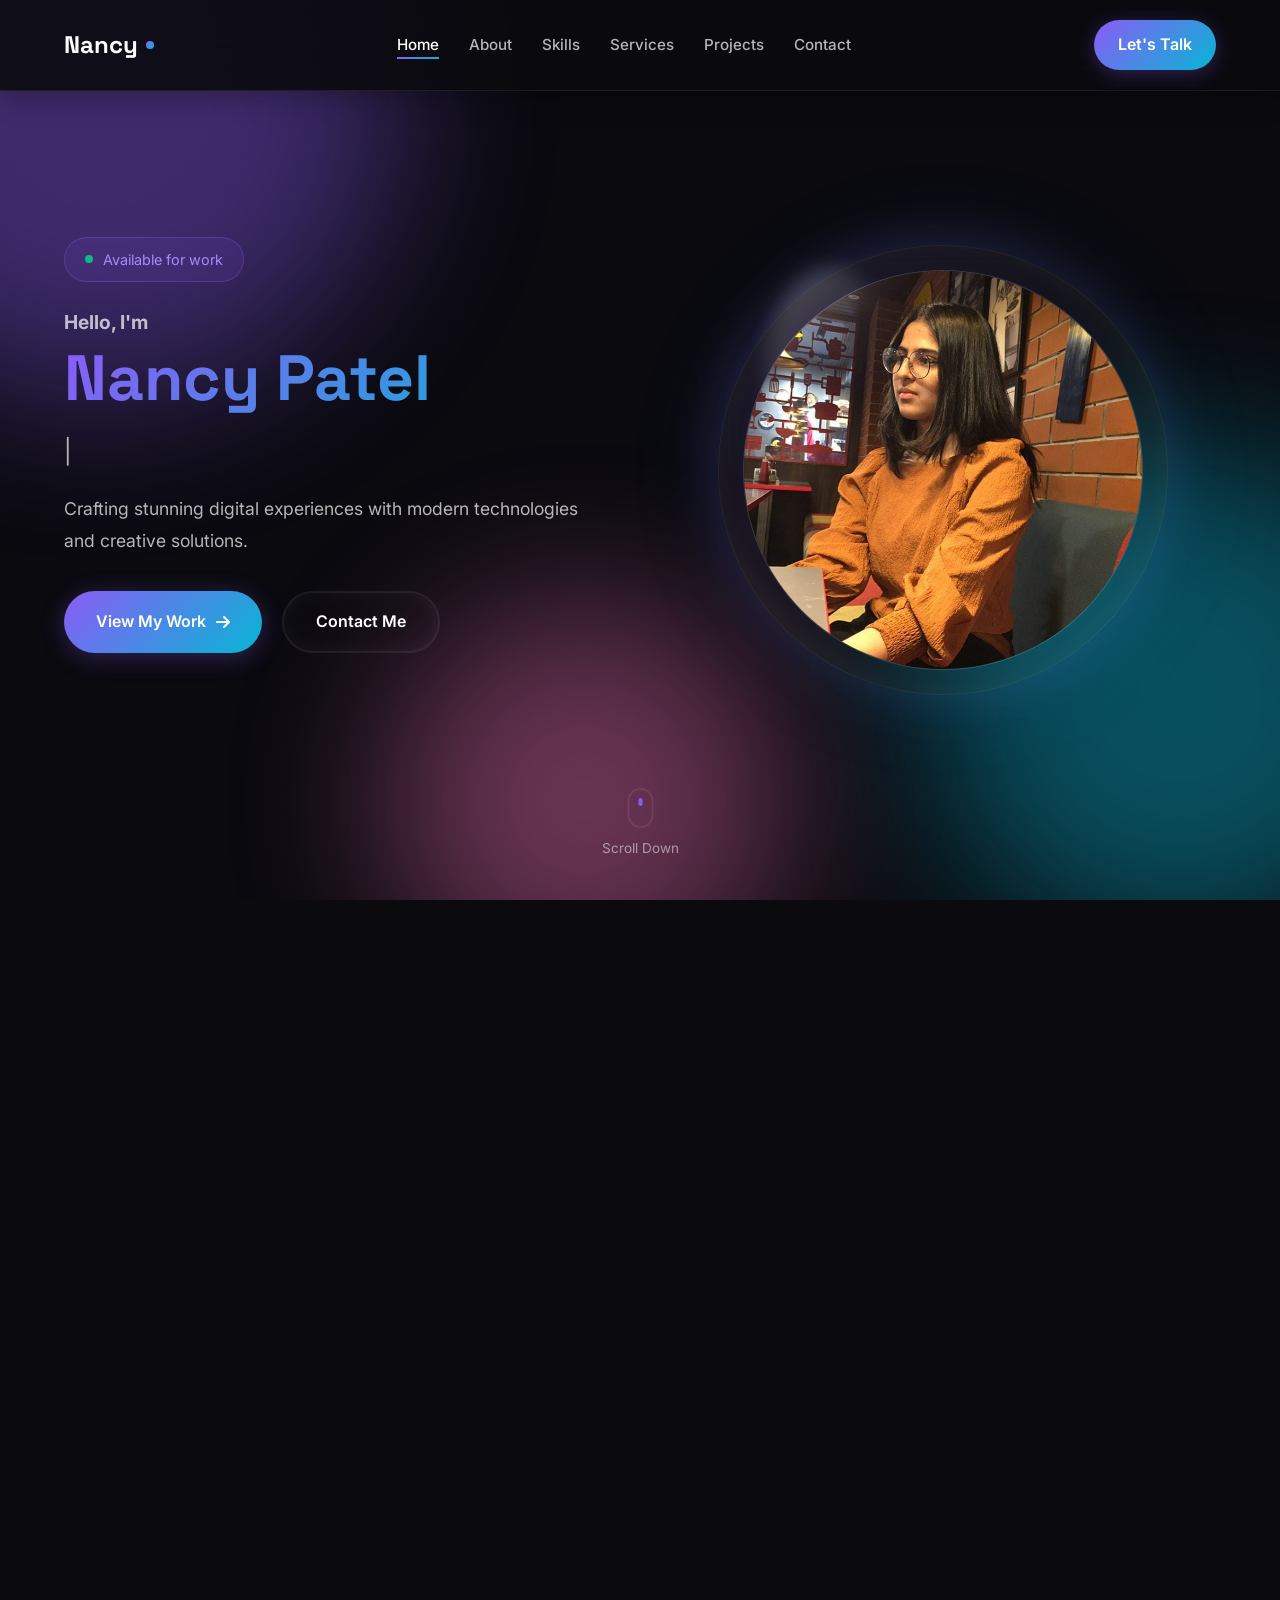
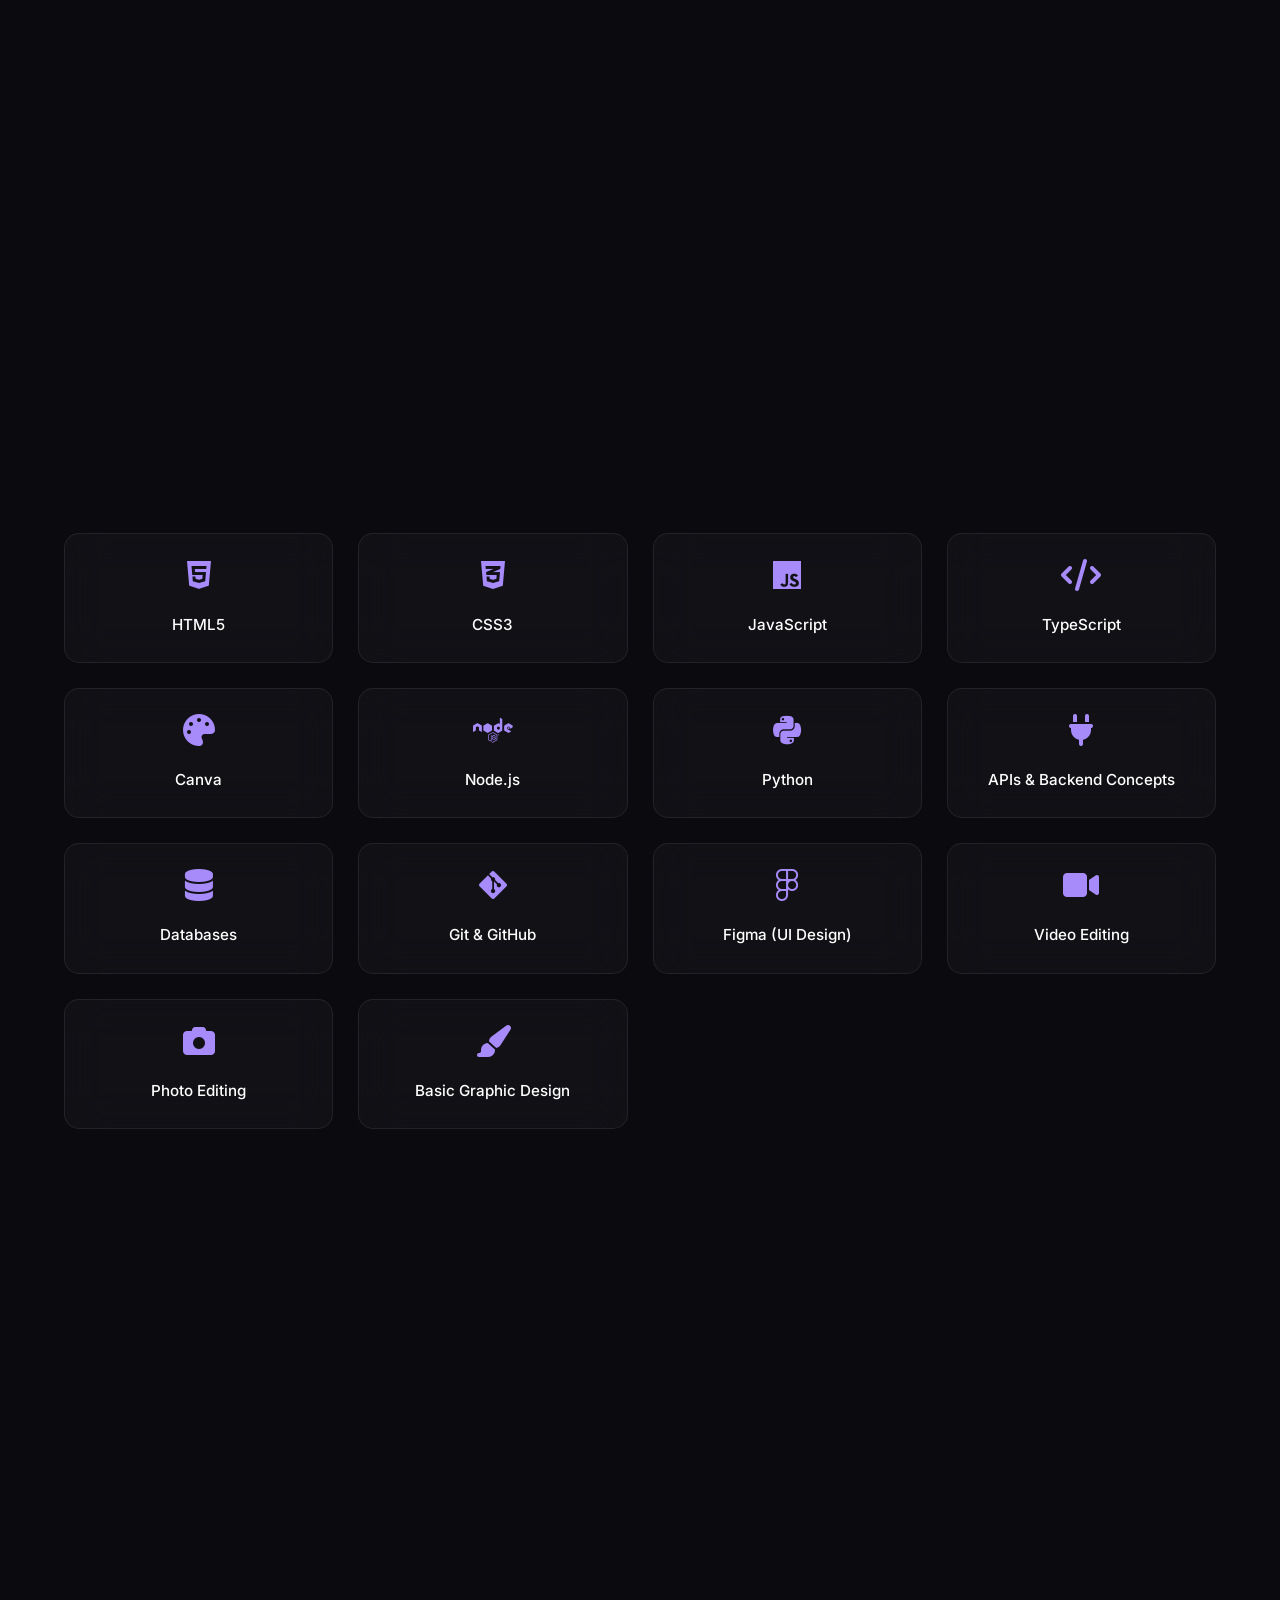
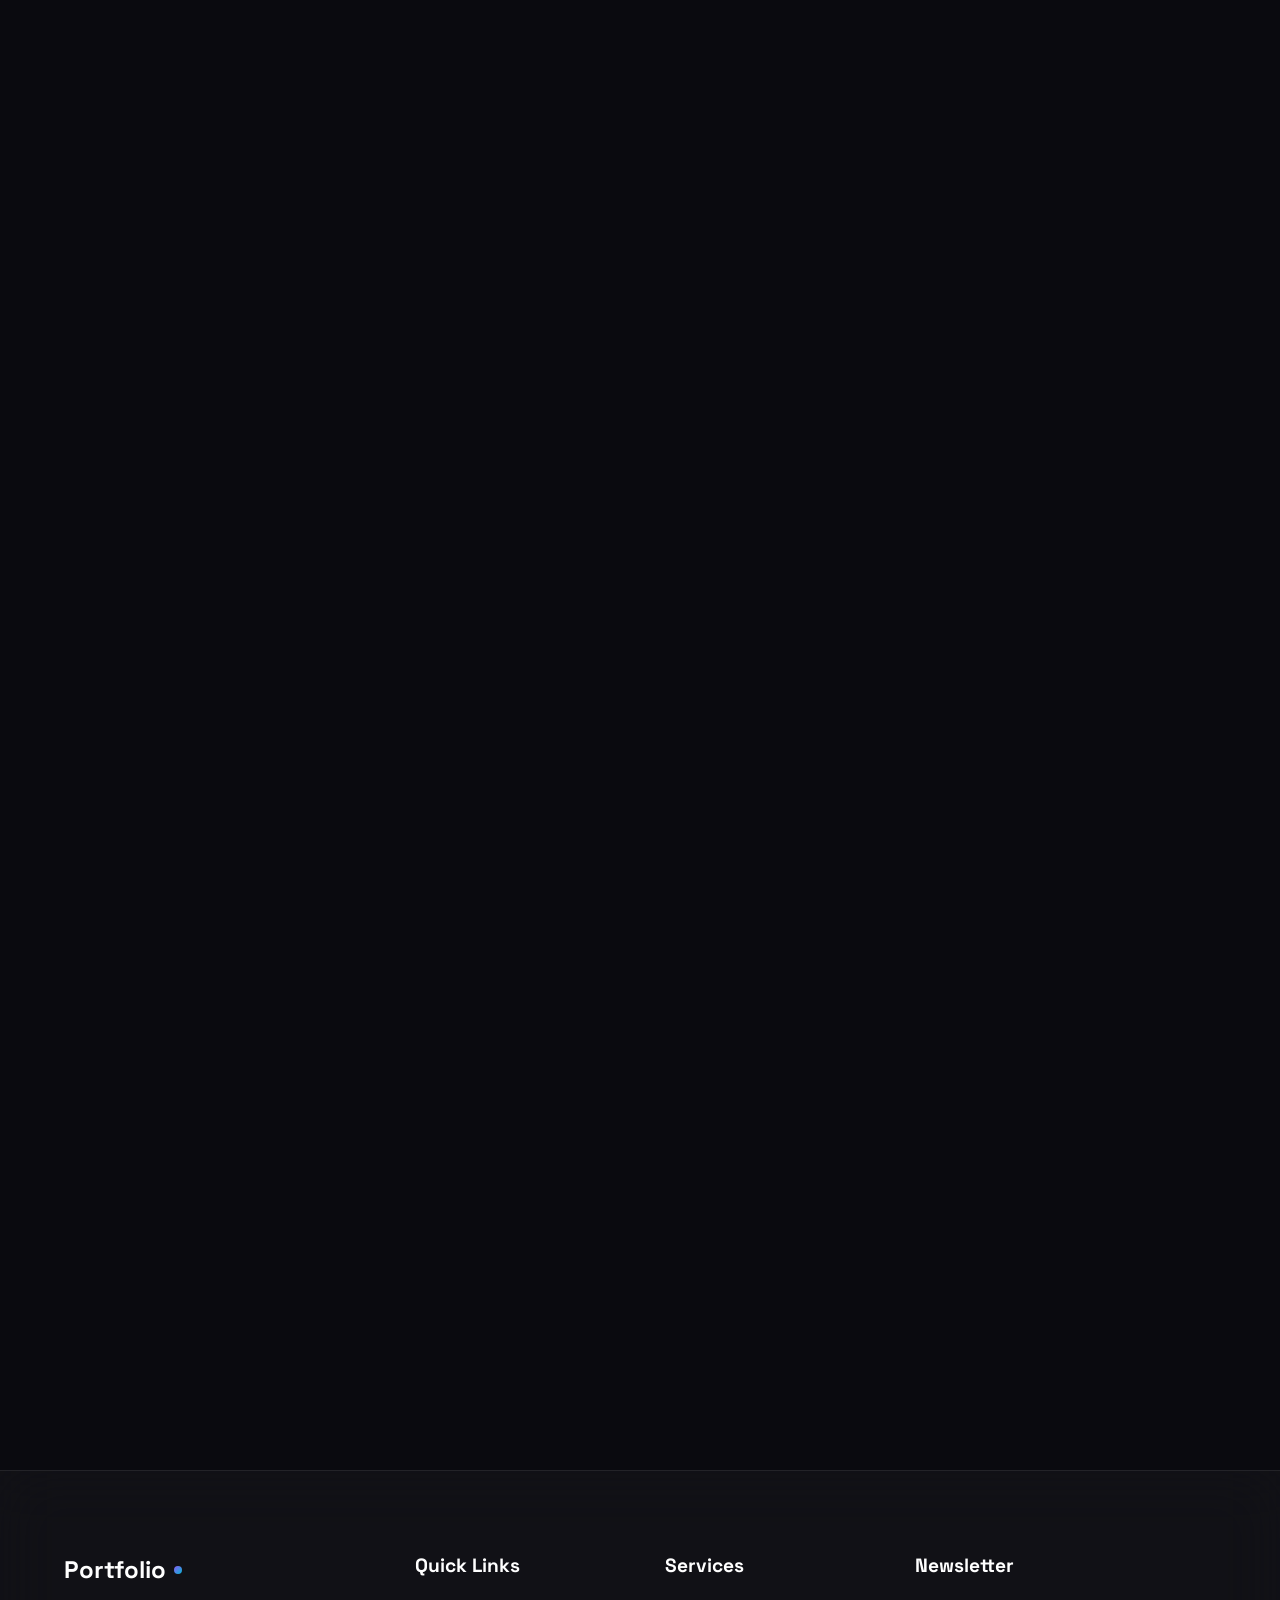
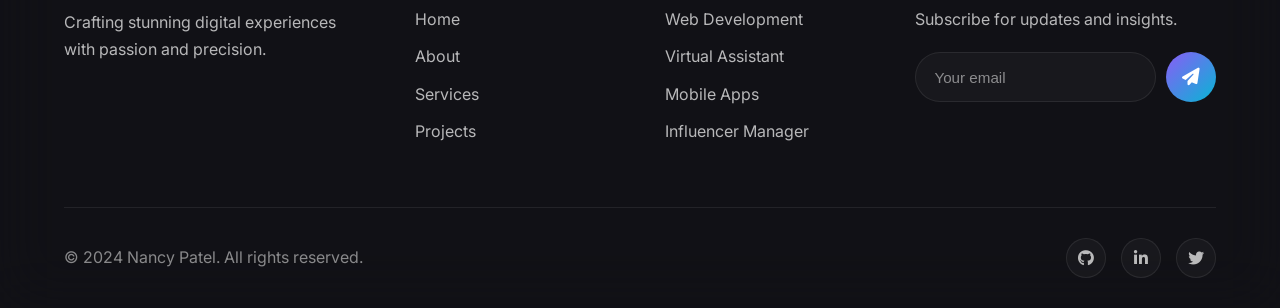
==== index.html @ d6bd27f3 "Initial commit Created from https://vercel.com/new" ====
<!DOCTYPE html>
<html lang="en">
<head>
    <meta charset="UTF-8">
    <meta name="viewport" content="width=device-width, initial-scale=1.0">
    <title>Portfolio - Glassmorphism Design</title>
    <link rel="stylesheet" href="styles.css">
    <link href="https://fonts.googleapis.com/css2?family=Inter:wght@300;400;500;600;700&family=Space+Grotesk:wght@400;500;600;700&display=swap" rel="stylesheet">
    <link rel="stylesheet" href="https://cdnjs.cloudflare.com/ajax/libs/font-awesome/6.4.0/css/all.min.css">
</head>
<body>
    <!-- Background Gradient Blobs -->
    <div class="bg-blobs">
        <div class="blob blob-1"></div>
        <div class="blob blob-2"></div>
        <div class="blob blob-3"></div>
    </div>

    <!-- Cursor Effect -->
    <div class="cursor-glow"></div>

    <!-- Navigation -->
    <nav class="glass-nav">
        <div class="nav-container">
            <a href="#home" class="logo">
                <span class="logo-text">Nancy</span>
                <span class="logo-dot"></span>
            </a>
            <ul class="nav-links">
                <li><a href="#home" class="nav-link active">Home</a></li>
                <li><a href="#about" class="nav-link">About</a></li>
                <li><a href="#skills" class="nav-link">Skills</a></li>
                <li><a href="#services" class="nav-link">Services</a></li>
                <li><a href="#portfolio" class="nav-link">Projects</a></li>
                <li><a href="#contact" class="nav-link">Contact</a></li>
            </ul>
            <a href="#contact" class="nav-cta">Let's Talk</a>
            <button class="mobile-menu-btn">
                <span></span>
                <span></span>
                <span></span>
            </button>
        </div>
    </nav>

    <!-- Mobile Menu -->
    <div class="mobile-menu">
        <ul class="mobile-nav-links">
            <li><a href="#home">Home</a></li>
            <li><a href="#about">About</a></li>
            <li><a href="#skills">Skills</a></li>
            <li><a href="#services">Services</a></li>
            <li><a href="#portfolio">Projects</a></li>
            <li><a href="#contact">Contact</a></li>
        </ul>
    </div>

    <!-- Hero Section -->
    <section id="home" class="hero">
        <div class="hero-container">
            <div class="hero-content">
                <div class="hero-badge fade-in">
                    <span class="badge-dot"></span>
                    <span>Available for work</span>
                </div>
                <h1 class="hero-title slide-up">
                    <span class="greeting">Hello, I'm</span>
                    <span class="name">Nancy Patel</span>
                </h1>
                <p class="hero-subtitle fade-in">
                    <span class="typing-text"></span>
                    <span class="cursor-blink">|</span>
                </p>
                <p class="hero-description fade-in">
                    Crafting stunning digital experiences with modern technologies and creative solutions.
                </p>
                <div class="hero-buttons fade-in">
                    <a href="#portfolio" class="btn btn-primary">
                        <span>View My Work</span>
                        <i class="fas fa-arrow-right"></i>
                    </a>
                    <a href="#contact" class="btn btn-secondary">
                        <span>Contact Me</span>
                    </a>
                </div>
            </div>
            <div class="hero-image">
                <div class="glass-frame float">
                    <div class="frame-shine"></div>
                    <div class="profile-placeholder">
                        <img src="nenu-p.jpeg" alt="Nancy Patel" class="profile-photo">
                    </div>
                    <div class="frame-glow"></div>
                </div>
            </div>
        </div>
        <div class="scroll-indicator">
            <div class="mouse">
                <div class="wheel"></div>
            </div>
            <span>Scroll Down</span>
        </div>
    </section>

    <!-- About Section -->
    <section id="about" class="about">
        <div class="section-container">
            <div class="section-header scroll-reveal">
                <span class="section-tag">About Me</span>
                <h2 class="section-title">Passionate About Creating <span class="highlight">Amazing Experiences</span></h2>
            </div>
            <div class="about-content">
                <div class="about-image scroll-reveal-left">
                    <div class="glass-card about-card">
                        <div class="about-image-placeholder">
                            <img src="nenu-p.jpeg" alt="Nancy Patel" class="about-photo">
                        </div>
                        <div class="card-shine"></div>
                    </div>
                </div>
                <div class="about-text scroll-reveal">
                    <h3>Who I Am</h3>
                    <p>I’m a software engineering student with a strong interest in building and supporting digital solutions across multiple areas. I enjoy working on both technical and non-technical tasks, from basic development and tools to everyday digital support.</p>
                    <p>I believe in continuous learning, problem-solving, and improving my skills through hands-on projects and real-world experience.</p>
                    <div class="about-info">
                        <div class="info-item">
                            <span class="info-label">Name:</span>
                            <span class="info-value">Nancy Patel</span>
                        </div>
                        <div class="info-item">
                            <span class="info-label">Email:</span>
                            <span class="info-value">patelnancyj@gmail.com</span>
                        </div>
                        <div class="info-item">
                            <span class="info-label">Location:</span>
                            <span class="info-value">India</span>
                        </div>
                        <div class="info-item">
                            <span class="info-label">Availability:</span>
                            <span class="info-value status-available">Open to work</span>
                        </div>
                    </div>
                    <a href="nancy-resume.pdf" target="_blank" class="btn btn-primary">
                        <span>Download CV</span>
                        <i class="fas fa-download"></i>
                    </a>
                </div>
            </div>
        </div>
    </section>

    <!-- Skills Section -->
    <section id="skills" class="skills">
        <div class="section-container">
            <div class="section-header scroll-reveal">
                <span class="section-tag">My Skills</span>
                <h2 class="section-title">Technologies I <span class="highlight">Work With</span></h2>
            </div>
            <div class="skills-grid">
                <div class="skill-badge float">
                    <i class="fab fa-html5"></i>
                    <span>HTML5</span>
                </div>
                <div class="skill-badge float">
                    <i class="fab fa-css3-alt"></i>
                    <span>CSS3</span>
                </div>
                <div class="skill-badge float">
                    <i class="fab fa-js"></i>
                    <span>JavaScript</span>
                </div>
                <div class="skill-badge float">
                    <i class="fas fa-code"></i>
                    <span>TypeScript</span>
                </div>
                <div class="skill-badge float">
                    <i class="fas fa-palette"></i>
                    <span>Canva</span>
                </div>
                <div class="skill-badge float">
                    <i class="fab fa-node"></i>
                    <span>Node.js</span>
                </div>
                <div class="skill-badge float">
                    <i class="fab fa-python"></i>
                    <span>Python</span>
                </div>
                <div class="skill-badge float">
                    <i class="fas fa-plug"></i>
                    <span>APIs & Backend Concepts</span>
                </div>
                <div class="skill-badge float">
                    <i class="fas fa-database"></i>
                    <span>Databases</span>
                </div>
                <div class="skill-badge float">
                    <i class="fab fa-git-alt"></i>
                    <span>Git & GitHub</span>
                </div>
                <div class="skill-badge float">
                    <i class="fab fa-figma"></i>
                    <span>Figma (UI Design)</span>
                </div>
                <div class="skill-badge float">
                    <i class="fas fa-video"></i>
                    <span>Video Editing</span>
                </div>
                <div class="skill-badge float">
                    <i class="fas fa-camera"></i>
                    <span>Photo Editing</span>
                </div>
                <div class="skill-badge float">
                    <i class="fas fa-paint-brush"></i>
                    <span>Basic Graphic Design</span>
                </div>
            </div>
        </div>
    </section>

    <!-- Services Section -->
    <section id="services" class="services">
        <div class="section-container">
            <div class="section-header scroll-reveal">
                <span class="section-tag">Services</span>
                <h2 class="section-title">What I Can <span class="highlight">Do For You</span></h2>
            </div>
            <div class="services-grid">
                <div class="service-card scroll-reveal">
                    <div class="service-icon">
                        <i class="fas fa-code"></i>
                    </div>
                    <h3>Web Development</h3>
                    <p>Building modern, responsive websites and web applications using the latest technologies and best practices.</p>
                    <ul class="service-features">
                        <li><i class="fas fa-check"></i> Custom Web Applications</li>
                        <li><i class="fas fa-check"></i> E-commerce Solutions</li>
                        <li><i class="fas fa-check"></i> CMS Development</li>
                    </ul>
                </div>
                <div class="service-card scroll-reveal">
                    <div class="service-icon">
                        <i class="fas fa-mobile-alt"></i>
                    </div>
                    <h3>Mobile Apps</h3>
                    <p>Developing cross-platform mobile applications that work seamlessly across all devices.</p>
                    <ul class="service-features">
                        <li><i class="fas fa-check"></i> React Native</li>
                        <li><i class="fas fa-check"></i> Progressive Web Apps</li>
                        <li><i class="fas fa-check"></i> App Optimization</li>
                    </ul>
                </div>
                <div class="service-card scroll-reveal">
                    <div class="service-icon">
                        <i class="fas fa-palette"></i>
                    </div>
                    <h3>Virtual Assistant
                    </h3>
                    <p>Supporting creators and small businesses with organized, reliable assistance.</p>
                    <ul class="service-features">
                        <li><i class="fas fa-check"></i> Email & DM management</li>
                        <li><i class="fas fa-check"></i> Scheduling & follow-ups</li>
                        <li><i class="fas fa-check"></i> Content uploads & basic edits</li>
                    </ul>
                </div>
                
                <div class="service-card scroll-reveal">
                    <div class="service-icon">
                        <i class="fas fa-video"></i>
                    </div>
                    <h3>Photo & Video Editing</h3>
                    <p>Professional photo and video editing services to enhance your visual content.</p>
                    <ul class="service-features">
                        <li><i class="fas fa-check"></i> Photo Retouching</li>
                        <li><i class="fas fa-check"></i> Video Editing</li>
                        <li><i class="fas fa-check"></i> Color Correction</li>
                    </ul>
                </div>
            </div>
        </div>
    </section>

    <!-- Portfolio Section -->
    <section id="portfolio" class="portfolio">
        <div class="section-container">
            <div class="section-header scroll-reveal">
                <span class="section-tag">My Work</span>
                <h2 class="section-title">Recent <span class="highlight">Projects</span></h2>
            </div>
            <div class="portfolio-grid">
                <div class="portfolio-item scroll-reveal" data-category="web">
                    <div class="portfolio-card">
                        <div class="portfolio-image">
                            <div class="image-placeholder">
                                <i class="fas fa-shopping-cart"></i>
                            </div>
                            <div class="portfolio-overlay">
                                <a href="https://e-commerce-website-eosin-ten.vercel.app/" class="portfolio-link">
                                    <i class="fas fa-external-link-alt"></i>
                                </a>
                                <a href="https://github.com/nancyp3157/E-commerce-Website" class="portfolio-link">
                                    <i class="fab fa-github"></i>
                                </a>
                            </div>
                        </div>
                        <div class="portfolio-info">
                            <span class="portfolio-category">E-commerce</span>
                            <h4>E-commerce Website</h4>
                            <p>A full-featured e-commerce platform with secure payments.</p>
                        </div>
                    </div>
                </div>
                <div class="portfolio-item scroll-reveal" data-category="web">
                    <div class="portfolio-card">
                        <div class="portfolio-image">
                            <div class="image-placeholder">
                                <i class="fas fa-chart-line"></i>
                            </div>
                            <div class="portfolio-overlay">
                                <a href="https://sevasahayakclone.vercel.app/" class="portfolio-link">
                                    <i class="fas fa-external-link-alt"></i>
                                </a>
                                <a href="https://github.com/nancyp3157/sevasahayakclone" class="portfolio-link">
                                    <i class="fab fa-github"></i>
                                </a>
                            </div>
                        </div>
                        <div class="portfolio-info">
                            <span class="portfolio-category">Dashboard</span>
                            <h4>AI Welfare Scheme Assistant</h4>
                            <p>Real-time analytics dashboard for government welfare schemes.</p>
                        </div>
                    </div>
                </div>
                <div class="portfolio-item scroll-reveal" data-category="mobile">
                    <div class="portfolio-card">
                        <div class="portfolio-image">
                            <div class="image-placeholder">
                                <i class="fas fa-heartbeat"></i>
                            </div>
                            <div class="portfolio-overlay">
                                <a href="#" class="portfolio-link">
                                    <i class="fas fa-external-link-alt"></i>
                                </a>
                                <a href="#" class="portfolio-link">
                                    <i class="fab fa-github"></i>
                                </a>
                            </div>
                        </div>
                        <div class="portfolio-info">
                            <span class="portfolio-category">Health App</span>
                            <h4>FitTrack</h4>
                            <p>Fitness tracking app with workout plans and progress monitoring.</p>
                        </div>
                    </div>
                </div>
                <div class="portfolio-item scroll-reveal" data-category="mobile">
                    <div class="portfolio-card">
                        <div class="portfolio-image">
                            <div class="image-placeholder">
                                <i class="fas fa-home"></i>
                            </div>
                            <div class="portfolio-overlay">
                                <a href="#" class="portfolio-link">
                                    <i class="fas fa-external-link-alt"></i>
                                </a>
                                <a href="#" class="portfolio-link">
                                    <i class="fab fa-github"></i>
                                </a>
                            </div>
                        </div>
                        <div class="portfolio-info">
                            <span class="portfolio-category">Game</span>
                            <h4>Tic Tac Toe Game</h4>
                            <p>Web based Game with score tracking and win detection.</p>
                        </div>
                    </div>
                </div>
            </div>
        </div>
    </section>

    <!-- Contact Section -->
    <section id="contact" class="contact">
        <div class="section-container">
            <div class="section-header scroll-reveal">
                <span class="section-tag">Get In Touch</span>
                <h2 class="section-title">Let's <span class="highlight">Connect</span></h2>
            </div>
            <div class="contact-content">
                <div class="contact-info scroll-reveal-left">
                    <h3>Let's talk about your project</h3>
                    <p>I'm always open to discussing new projects, creative ideas, or opportunities to be part of your vision.</p>
                    <div class="contact-details">
                        <div class="contact-item">
                            <div class="contact-icon">
                                <i class="fas fa-envelope"></i>
                            </div>
                            <div class="contact-text">
                                <span class="contact-label">Email</span>
                                <span class="contact-value">patelnancyj@gmail.com</span>
                            </div>
                        </div>
                        <div class="contact-item">
                            <div class="contact-icon">
                                <i class="fas fa-phone"></i>
                            </div>
                            <div class="contact-text">
                                <span class="contact-label">Phone</span>
                                <span class="contact-value">+91 73835 88231</span>
                            </div>
                        </div>
                        <div class="contact-item">
                            <div class="contact-icon">
                                <i class="fas fa-map-marker-alt"></i>
                            </div>
                            <div class="contact-text">
                                <span class="contact-label">Location</span>
                                <span class="contact-value">India</span>
                            </div>
                        </div>
                    </div>
                    <div class="social-links">
                        <a href="https://github.com/nancyp3157" class="social-link">
                            <i class="fab fa-github"></i>
                        </a>
                        <a href="https://www.linkedin.com/in/nancyp3157/" class="social-link">
                            <i class="fab fa-linkedin-in"></i>
                        </a>
                        <a href="https://www.instagram.com/aelysian_.7" class="social-link">
                            <i class="fab fa-instagram"></i>
                        </a>
                    </div>
                </div>
                <div class="contact-form-wrapper scroll-reveal">
                    <form class="glass-form" id="contactForm">
                        <div class="form-group">
                            <label for="name">Your Name</label>
                            <input type="text" id="name" name="name" placeholder="John Doe" required>
                        </div>
                        <div class="form-group">
                            <label for="email">Email Address</label>
                            <input type="email" id="email" name="email" placeholder="john@example.com" required>
                        </div>
                        <div class="form-group">
                            <label for="subject">Subject</label>
                            <input type="text" id="subject" name="subject" placeholder="Project Inquiry" required>
                        </div>
                        <div class="form-group">
                            <label for="message">Message</label>
                            <textarea id="message" name="message" placeholder="Tell me about your project..." rows="5" required></textarea>
                        </div>
                        <button type="submit" class="btn btn-primary submit-btn">
                            <span>Send Message</span>
                            <i class="fas fa-paper-plane"></i>
                        </button>
                    </form>
                </div>
            </div>
        </div>
    </section>

    <!-- Footer -->
    <footer class="glass-footer">
        <div class="footer-container">
            <div class="footer-content">
                <div class="footer-brand">
                    <a href="#home" class="logo">
                        <span class="logo-text">Portfolio</span>
                        <span class="logo-dot"></span>
                    </a>
                    <p>Crafting stunning digital experiences with passion and precision.</p>
                </div>
                <div class="footer-links">
                    <h4>Quick Links</h4>
                    <ul>
                        <li><a href="#home">Home</a></li>
                        <li><a href="#about">About</a></li>
                        <li><a href="#services">Services</a></li>
                        <li><a href="#portfolio">Projects</a></li>
                    </ul>
                </div>
                <div class="footer-links">
                    <h4>Services</h4>
                    <ul>
                        <li><a href="#services">Web Development</a></li>
                        <li><a href="#services">Virtual Assistant</a></li>
                        <li><a href="#services">Mobile Apps</a></li>
                        <li><a href="#services">Influencer Manager</a></li>
                    </ul>
                </div>
                <div class="footer-newsletter">
                    <h4>Newsletter</h4>
                    <p>Subscribe for updates and insights.</p>
                    <form class="newsletter-form">
                        <input type="email" placeholder="Your email">
                        <button type="submit">
                            <i class="fas fa-paper-plane"></i>
                        </button>
                    </form>
                </div>
            </div>
            <div class="footer-bottom">
                <p>&copy; 2024 Nancy Patel. All rights reserved.</p>
                <div class="footer-social">
                    <a href="#"><i class="fab fa-github"></i></a>
                    <a href="#"><i class="fab fa-linkedin-in"></i></a>
                    <a href="#"><i class="fab fa-twitter"></i></a>
                </div>
            </div>
        </div>
    </footer>

    <script src="script.js"></script>
</body>
</html>
---- styles.css ----
/* ============================================
   Glassmorphism Portfolio - Styles
   ============================================ */

/* CSS Variables */
:root {
    --bg-primary: #0a0a0f;
    --bg-secondary: #12121a;
    --bg-card: rgba(255, 255, 255, 0.03);
    --bg-card-hover: rgba(255, 255, 255, 0.06);
    --glass-border: rgba(255, 255, 255, 0.08);
    --glass-border-hover: rgba(255, 255, 255, 0.15);
    --primary-color: #8b5cf6;
    --primary-light: #a78bfa;
    --secondary-color: #06b6d4;
    --accent-color: #f472b6;
    --text-primary: #ffffff;
    --text-secondary: rgba(255, 255, 255, 0.7);
    --text-muted: rgba(255, 255, 255, 0.5);
    --gradient-1: linear-gradient(135deg, #8b5cf6 0%, #06b6d4 100%);
    --gradient-2: linear-gradient(135deg, #f472b6 0%, #8b5cf6 100%);
    --gradient-3: linear-gradient(135deg, #06b6d4 0%, #8b5cf6 100%);
    --glass-blur: 20px;
    --glass-shadow: 0 8px 32px 0 rgba(0, 0, 0, 0.4);
    --transition-fast: 0.2s ease;
    --transition-normal: 0.3s ease;
    --transition-slow: 0.5s ease;
    --font-primary: 'Inter', sans-serif;
    --font-display: 'Space Grotesk', sans-serif;
}

/* Reset & Base */
*, *::before, *::after {
    margin: 0;
    padding: 0;
    box-sizing: border-box;
}

html {
    scroll-behavior: smooth;
    font-size: 16px;
}

body {
    font-family: var(--font-primary);
    background: var(--bg-primary);
    color: var(--text-primary);
    line-height: 1.6;
    overflow-x: hidden;
}

/* Background Gradient Blobs */
.bg-blobs {
    position: fixed;
    top: 0;
    left: 0;
    width: 100%;
    height: 100%;
    pointer-events: none;
    z-index: -1;
    overflow: hidden;
}

.blob {
    position: absolute;
    border-radius: 50%;
    filter: blur(80px);
    opacity: 0.4;
    animation: float 20s infinite ease-in-out;
}

.blob-1 {
    width: 600px;
    height: 600px;
    background: var(--primary-color);
    top: -200px;
    left: -200px;
    animation-delay: 0s;
}

.blob-2 {
    width: 500px;
    height: 500px;
    background: var(--secondary-color);
    top: 50%;
    right: -150px;
    animation-delay: -5s;
}

.blob-3 {
    width: 400px;
    height: 400px;
    background: var(--accent-color);
    bottom: -100px;
    left: 30%;
    animation-delay: -10s;
}

@keyframes float {
    0%, 100% {
        transform: translate(0, 0) scale(1);
    }
    25% {
        transform: translate(50px, 50px) scale(1.1);
    }
    50% {
        transform: translate(0, 100px) scale(1);
    }
    75% {
        transform:(-50px, 50px) scale(0.9);
    }
}

/* Cursor Glow Effect */
.cursor-glow {
    position: fixed;
    width: 400px;
    height: 400px;
    background: radial-gradient(circle, rgba(139, 92, 246, 0.15) 0%, transparent 70%);
    border-radius: 50%;
    pointer-events: none;
    z-index: 9999;
    transform: translate(-50%, -50%);
    transition: opacity 0.3s ease;
    opacity: 0;
}

body:hover .cursor-glow {
    opacity: 1;
}

/* Glass Mixin */
.glass {
    background: var(--bg-card);
    backdrop-filter: blur(var(--glass-blur));
    -webkit-backdrop-filter: blur(var(--glass-blur));
    border: 1px solid var(--glass-border);
    border-radius: 20px;
}

/* Navigation */
.glass-nav {
    position: fixed;
    top: 0;
    left: 0;
    width: 100%;
    z-index: 1000;
    padding: 20px 5%;
    background: rgba(10, 10, 15, 0.9);
    backdrop-filter: blur(30px);
    -webkit-backdrop-filter: blur(30px);
    border-bottom: 1px solid var(--glass-border);
    box-shadow: 0 4px 30px rgba(0, 0, 0, 0.3);
    transition: all 0.3s ease;
    border-radius: 0;
}

.nav-container {
    display: flex;
    align-items: center;
    justify-content: space-between;
    max-width: 1400px;
    margin: 0 auto;
}

.glass-nav.scrolled {
    padding: 15px 5%;
    background: rgba(10, 10, 15, 0.95);
}

.nav-container {
    display: flex;
    align-items: center;
    justify-content: space-between;
    gap: 40px;
}

.logo {
    display: flex;
    align-items: center;
    gap: 8px;
    text-decoration: none;
}

.logo-text {
    font-family: var(--font-display);
    font-size: 1.5rem;
    font-weight: 700;
    color: var(--text-primary);
}

.logo-dot {
    width: 8px;
    height: 8px;
    background: var(--gradient-1);
    border-radius: 50%;
    animation: pulse 2s infinite;
}

@keyframes pulse {
    0%, 100% {
        transform: scale(1);
        opacity: 1;
    }
    50% {
        transform: scale(1.2);
        opacity: 0.8;
    }
}

.nav-links {
    display: flex;
    list-style: none;
    gap: 30px;
}

.nav-link {
    position: relative;
    color: var(--text-secondary);
    text-decoration: none;
    font-weight: 500;
    font-size: 0.95rem;
    transition: color var(--transition-fast);
}

.nav-link::after {
    content: '';
    position: absolute;
    bottom: -5px;
    left: 0;
    width: 0;
    height: 2px;
    background: var(--gradient-1);
    transition: width var(--transition-normal);
}

.nav-link:hover, .nav-link.active {
    color: var(--text-primary);
}

.nav-link:hover::after, .nav-link.active::after {
    width: 100%;
}

.nav-cta {
    padding: 12px 24px;
    background: var(--gradient-1);
    color: white;
    text-decoration: none;
    font-weight: 600;
    border-radius: 50px;
    transition: all var(--transition-normal);
    box-shadow: 0 4px 20px rgba(139, 92, 246, 0.3);
}

.nav-cta:hover {
    transform: translateY(-2px);
    box-shadow: 0 6px 30px rgba(139, 92, 246, 0.4);
}

/* Mobile Menu Button */
.mobile-menu-btn {
    display: none;
    flex-direction: column;
    gap: 5px;
    background: none;
    border: none;
    cursor: pointer;
    padding: 5px;
}

.mobile-menu-btn span {
    width: 25px;
    height: 2px;
    background: var(--text-primary);
    transition: all var(--transition-normal);
}

/* Mobile Menu */
.mobile-menu {
    position: fixed;
    top: 0;
    left: 0;
    width: 100%;
    height: 100vh;
    background: rgba(10, 10, 15, 0.95);
    backdrop-filter: blur(30px);
    -webkit-backdrop-filter: blur(30px);
    z-index: 999;
    display: flex;
    align-items: center;
    justify-content: center;
    opacity: 0;
    visibility: hidden;
    transition: all var(--transition-normal);
}

.mobile-menu.active {
    opacity: 1;
    visibility: visible;
}

.mobile-nav-links {
    list-style: none;
    text-align: center;
}

.mobile-nav-links li {
    margin: 20px 0;
}

.mobile-nav-links a {
    color: var(--text-primary);
    text-decoration: none;
    font-size: 1.5rem;
    font-weight: 600;
    transition: color var(--transition-fast);
}

.mobile-nav-links a:hover {
    color: var(--primary-color);
}

/* Hero Section */
.hero {
    min-height: 100vh;
    display: flex;
    align-items: center;
    justify-content: center;
    padding: 120px 5% 80px;
    position: relative;
}

.hero-container {
    max-width: 1400px;
    width: 100%;
    display: grid;
    grid-template-columns: 1fr 1fr;
    gap: 60px;
    align-items: center;
}

.hero-content {
    max-width: 600px;
}

.hero-badge {
    display: inline-flex;
    align-items: center;
    gap: 10px;
    padding: 10px 20px;
    background: rgba(139, 92, 246, 0.1);
    border: 1px solid rgba(139, 92, 246, 0.3);
    border-radius: 50px;
    margin-bottom: 25px;
    font-size: 0.9rem;
    color: var(--primary-light);
}

.badge-dot {
    width: 8px;
    height: 8px;
    background: #10b981;
    border-radius: 50%;
    animation: pulse 2s infinite;
}

.hero-title {
    margin-bottom: 20px;
}

.greeting {
    display: block;
    font-size: 1.2rem;
    color: var(--text-secondary);
    margin-bottom: 5px;
}

.name {
    display: block;
    font-family: var(--font-display);
    font-size: 4rem;
    font-weight: 700;
    background: var(--gradient-1);
    -webkit-background-clip: text;
    -webkit-text-fill-color: transparent;
    background-clip: text;
    line-height: 1.1;
}

.hero-subtitle {
    font-size: 1.5rem;
    color: var(--text-secondary);
    margin-bottom: 20px;
    min-height: 40px;
}

.typing-text {
    color: var(--primary-light);
}

.cursor-blink {
    animation: blink 1s infinite;
}

@keyframes blink {
    0%, 50% {
        opacity: 1;
    }
    51%, 100% {
        opacity: 0;
    }
}

.hero-description {
    color: var(--text-secondary);
    font-size: 1.1rem;
    line-height: 1.8;
    margin-bottom: 35px;
}

.hero-buttons {
    display: flex;
    gap: 20px;
    margin-bottom: 50px;
}

/* Buttons */
.btn {
    display: inline-flex;
    align-items: center;
    gap: 10px;
    padding: 16px 32px;
    border-radius: 50px;
    font-weight: 600;
    font-size: 1rem;
    text-decoration: none;
    cursor: pointer;
    transition: all var(--transition-normal);
    border: none;
    position: relative;
    overflow: hidden;
}

.btn::before {
    content: '';
    position: absolute;
    top: 0;
    left: -100%;
    width: 100%;
    height: 100%;
    background: linear-gradient(90deg, transparent, rgba(255,255,255,0.2), transparent);
    transition: left 0.5s ease;
}

.btn:hover::before {
    left: 100%;
}

.btn-primary {
    background: var(--gradient-1);
    color: white;
    box-shadow: 0 4px 25px rgba(139, 92, 246, 0.3);
}

.btn-primary:hover {
    transform: translateY(-3px);
    box-shadow: 0 8px 35px rgba(139, 92, 246, 0.4);
}

.btn-secondary {
    background: transparent;
    color: white;
    border: 2px solid var(--glass-border);
    box-shadow: inset 0 0 20px rgba(255,255,255,0.05);
}

.btn-secondary:hover {
    background: rgba(255, 255, 255, 0.05);
    border-color: var(--primary-color);
    transform: translateY(-3px);
}



/* Hero Image */
.hero-image {
    position: relative;
    display: flex;
    align-items: center;
    justify-content: center;
}

.glass-frame {
    width: 450px;
    height: 450px;
    position: relative;
    display: flex;
    align-items: center;
    justify-content: center;
    background: var(--bg-card);
    backdrop-filter: blur(10px);
    -webkit-backdrop-filter: blur(30px);
    border-radius: 50%;
    border: 1px solid var(--glass-border);
    box-shadow: 
        0 0 60px rgba(139, 92, 246, 0.15),
        0 0 100px rgba(6, 182, 212, 0.1),
        inset 0 0 30px rgba(255, 255, 255, 0.05);
}

.glass-frame::before {
    content: '';
    position: absolute;
    inset: -1px;
    background: transparent;
    border-radius: 50%;
    z-index: -1;
    opacity: 0;
}

@keyframes rotate {
    from {
        transform: rotate(0deg);
    }
    to {
        transform: rotate(360deg);
    }
}

/* Glass shine effect */
.frame-shine {
    position: absolute;
    top: 5%;
    left: 10%;
    width: 30%;
    height: 50%;
    background: linear-gradient(135deg, rgba(255,255,255,0.3) 0%, transparent 50%);
    border-radius: 50%;
    filter: blur(10px);
    pointer-events: none;
}

.profile-placeholder {
    width: 400px;
    height: 400px;
    background: rgba(255, 255, 255, 0.05);
    backdrop-filter: blur(20px);
    -webkit-backdrop-filter: blur(20px);
    border-radius: 50%;
    display: flex;
    align-items: center;
    justify-content: center;
    border: 1px solid var(--glass-border);
}

.profile-placeholder i {
    font-size: 150px;
    color: var(--text-muted);
    opacity: 0.5;
}

.profile-photo {
    width: 100%;
    height: 100%;
    object-fit: cover;
    border-radius: 50%;
}

.frame-glow {
    position: absolute;
    inset: 0;
    background: radial-gradient(circle at 30% 30%, rgba(139, 92, 246, 0.2) 0%, transparent 60%),
                radial-gradient(circle at 70% 70%, rgba(6, 182, 212, 0.15) 0%, transparent 60%);
    border-radius: 50%;
    filter: blur(30px);
    opacity: 0.8;
    z-index: -2;
}

/* Floating Elements */
.floating-elements {
    position: absolute;
    width: 100%;
    height: 100%;
    pointer-events: none;
}

.float-card {
    position: absolute;
    display: flex;
    align-items: center;
    gap: 10px;
    padding: 15px 25px;
    background: rgba(255, 255, 255, 0.08);
    backdrop-filter: blur(20px);
    -webkit-backdrop-filter: blur(20px);
    border: 1px solid var(--glass-border);
    border-radius: 50px;
    font-weight: 600;
    font-size: 0.9rem;
    color: var(--text-primary);
    box-shadow: var(--glass-shadow);
    animation: floatCard 6s ease-in-out infinite;
}

.float-card i {
    font-size: 1.3rem;
}

.float-card-1 {
    top: 15%;
    right: -20px;
    animation-delay: 0s;
}

.float-card-2 {
    bottom: 25%;
    left: -30px;
    animation-delay: -2s;
}

.float-card-3 {
    bottom: 10%;
    right: 10%;
    animation-delay: -4s;
}

@keyframes floatCard {
    0%, 100% {
        transform: translateY(0);
    }
    50% {
        transform: translateY(-15px);
    }
}

/* Float Animation */
.float {
    animation: float 6s ease-in-out infinite;
}

@keyframes float {
    0%, 100% {
        transform: translateY(0);
    }
    50% {
        transform: translateY(-20px);
    }
}

/* Scroll Indicator */
.scroll-indicator {
    position: absolute;
    bottom: 40px;
    left: 50%;
    transform: translateX(-50%);
    display: flex;
    flex-direction: column;
    align-items: center;
    gap: 10px;
    color: var(--text-muted);
    font-size: 0.85rem;
    animation: bounce 2s infinite;
}

.mouse {
    width: 26px;
    height: 40px;
    border: 2px solid var(--glass-border);
    border-radius: 20px;
    display: flex;
    justify-content: center;
    padding-top: 8px;
}

.wheel {
    width: 4px;
    height: 8px;
    background: var(--primary-color);
    border-radius: 2px;
    animation: scroll 2s infinite;
}

@keyframes scroll {
    0% {
        transform: translateY(0);
        opacity: 1;
    }
    100% {
        transform: translateY(10px);
        opacity: 0;
    }
}

@keyframes bounce {
    0%, 100% {
        transform: translateX(-50%) translateY(0);
    }
    50% {
        transform: translateX(-50%) translateY(10px);
    }
}

/* Section Styling */
.section-container {
    max-width: 1400px;
    margin: 0 auto;
    padding: 0 5%;
}

.section-header {
    text-align: center;
    margin-bottom: 60px;
}

.section-tag {
    display: inline-block;
    padding: 8px 20px;
    background: rgba(139, 92, 246, 0.1);
    border: 1px solid rgba(139, 92, 246, 0.3);
    border-radius: 50px;
    font-size: 0.9rem;
    color: var(--primary-light);
    margin-bottom: 20px;
}

.section-title {
    font-family: var(--font-display);
    font-size: 2.8rem;
    font-weight: 700;
    color: var(--text-primary);
}

.highlight {
    background: var(--gradient-1);
    -webkit-background-clip: text;
    -webkit-text-fill-color: transparent;
    background-clip: text;
}

/* About Section */
.about {
    padding: 120px 0;
    position: relative;
}

.about-content {
    display: grid;
    grid-template-columns: 1fr 1.2fr;
    gap: 80px;
    align-items: center;
}

.about-image {
    position: relative;
}

.glass-card {
    background: var(--bg-card);
    backdrop-filter: blur(var(--glass-blur));
    -webkit-backdrop-filter: blur(var(--glass-blur));
    border: 1px solid var(--glass-border);
    border-radius: 30px;
    overflow: hidden;
    position: relative;
}

.about-card {
    width: 100%;
    aspect-ratio: 1;
}

.about-image-placeholder {
    width: 100%;
    height: 100%;
    min-height: 450px;
    display: flex;
    align-items: center;
    justify-content: center;
    background: linear-gradient(180deg, rgba(139, 92, 246, 0.1) 0%, rgba(6, 182, 212, 0.1) 100%);
}

.about-image-placeholder i {
    font-size: 120px;
    color: var(--text-muted);
    opacity: 0.5;
}

.about-photo {
    width: 100%;
    height: 100%;
    object-fit: cover;
    border-radius: 30px;
}

.card-shine {
    position: absolute;
    top: 0;
    left: -100%;
    width: 50%;
    height: 100%;
    background: linear-gradient(90deg, transparent, rgba(255,255,255,0.1), transparent);
    animation: shine 3s infinite;
}

@keyframes shine {
    0% {
        left: -100%;
    }
    100% {
        left: 200%;
    }
}

.experience-badge {
    position: absolute;
    bottom: -20px;
    right: -20px;
    width: 140px;
    height: 140px;
    background: var(--gradient-1);
    border-radius: 50%;
    display: flex;
    flex-direction: column;
    align-items: center;
    justify-content: center;
    box-shadow: 0 10px 40px rgba(139, 92, 246, 0.3);
    z-index: 2;
}

.exp-number {
    font-family: var(--font-display);
    font-size: 2.5rem;
    font-weight: 700;
    color: white;
}

.exp-text {
    font-size: 0.8rem;
    color: rgba(255, 255, 255, 0.8);
    text-align: center;
}

.about-text h3 {
    font-family: var(--font-display);
    font-size: 2rem;
    margin-bottom: 20px;
    color: var(--text-primary);
}

.about-text p {
    color: var(--text-secondary);
    margin-bottom: 20px;
    line-height: 1.8;
}

.about-info {
    display: grid;
    grid-template-columns: 1fr 1fr;
    gap: 15px;
    margin: 30px 0;
}

.info-item {
    display: flex;
    gap: 10px;
}

.info-label {
    color: var(--text-muted);
    font-weight: 500;
}

.info-value {
    color: var(--text-primary);
}

.status-available {
    color: #10b981 !important;
}

/* Skills Section */
.skills {
    padding: 120px 0;
    position: relative;
}

.skills-grid {
    display: grid;
    grid-template-columns: repeat(5, 1fr);
    gap: 25px;
}

@media (max-width: 1400px) {
    .skills-grid {
        grid-template-columns: repeat(4, 1fr);
    }
}

@media (max-width: 1200px) {
    .skills-grid {
        grid-template-columns: repeat(3, 1fr);
    }
}

@media (max-width: 768px) {
    .skills-grid {
        grid-template-columns: repeat(2, 1fr);
    }
}

@media (max-width: 480px) {
    .skills-grid {
        grid-template-columns: 1fr;
    }
}

.skill-fill {
    height: 100%;
    background: var(--gradient-1);
    border-radius: 10px;
    width: 0;
    transition: width 1.5s ease;
}

.skill-badges {
    background: transparent;
    backdrop-filter: none;
    -webkit-backdrop-filter: none;
    border: none;
    border-radius: 0;
    padding: 0;
}

.skill-badges h3 {
    display: none;
}

.skill-badge {
    display: flex;
    align-items: center;
    justify-content: center;
    gap: 12px;
    padding: 25px 20px;
    background: var(--bg-card);
    backdrop-filter: blur(var(--glass-blur));
    -webkit-backdrop-filter: blur(var(--glass-blur));
    border: 1px solid var(--glass-border);
    border-radius: 15px;
    transition: all var(--transition-normal);
    cursor: default;
    text-align: center;
    flex-direction: column;
}

.skill-badge i {
    font-size: 2rem;
    color: var(--primary-light);
    margin-bottom: 10px;
}

.skill-badge span {
    font-weight: 500;
    color: var(--text-primary);
    font-size: 0.95rem;
}

.skill-badge:hover {
    background: rgba(255, 255, 255, 0.08);
    border-color: var(--primary-color);
    transform: translateY(-5px);
    box-shadow: 0 10px 30px rgba(139, 92, 246, 0.2);
}

/* Services Section */
.services {
    padding: 120px 0;
    position: relative;
}

.services-grid {
    display: grid;
    grid-template-columns: repeat(4, 1fr);
    gap: 30px;
}

.service-card {
    background: var(--bg-card);
    backdrop-filter: blur(var(--glass-blur));
    -webkit-backdrop-filter: blur(var(--glass-blur));
    border: 1px solid var(--glass-border);
    border-radius: 24px;
    padding: 40px 30px;
    transition: all var(--transition-normal);
    position: relative;
    overflow: hidden;
}

.service-card::before {
    content: '';
    position: absolute;
    top: 0;
    left: 0;
    right: 0;
    height: 3px;
    background: var(--gradient-1);
    opacity: 0;
    transition: opacity var(--transition-normal);
}

.service-card:hover {
    transform: translateY(-10px);
    border-color: var(--glass-border-hover);
    box-shadow: 0 20px 60px rgba(139, 92, 246, 0.2);
}

.service-card:hover::before {
    opacity: 1;
}

.service-icon {
    width: 70px;
    height: 70px;
    background: var(--gradient-1);
    border-radius: 20px;
    display: flex;
    align-items: center;
    justify-content: center;
    margin-bottom: 25px;
    font-size: 1.8rem;
    color: white;
    box-shadow: 0 10px 30px rgba(139, 92, 246, 0.3);
}

.service-card h3 {
    font-family: var(--font-display);
    font-size: 1.3rem;
    margin-bottom: 15px;
    color: var(--text-primary);
}

.service-card p {
    color: var(--text-secondary);
    font-size: 0.95rem;
    line-height: 1.7;
    margin-bottom: 20px;
}

.service-features {
    list-style: none;
}

.service-features li {
    display: flex;
    align-items: center;
    gap: 10px;
    color: var(--text-muted);
    font-size: 0.9rem;
    margin-bottom: 10px;
}

.service-features i {
    color: var(--primary-color);
    font-size: 0.8rem;
}

/* Portfolio Section */
.portfolio {
    padding: 120px 0;
    position: relative;
}

.portfolio-filter {
    display: flex;
    justify-content: center;
    gap: 15px;
    margin-bottom: 50px;
}

.filter-btn {
    padding: 12px 24px;
    background: var(--bg-card);
    border: 1px solid var(--glass-border);
    border-radius: 50px;
    color: var(--text-secondary);
    font-weight: 500;
    cursor: pointer;
    transition: all var(--transition-normal);
}

.filter-btn:hover, .filter-btn.active {
    background: var(--gradient-1);
    border-color: transparent;
    color: white;
}

.portfolio-grid {
    display: grid;
    grid-template-columns: repeat(3, 1fr);
    gap: 30px;
}

.portfolio-item {
    opacity: 1;
    transform: scale(1);
    transition: all 0.5s ease;
}

.portfolio-item.hidden {
    opacity: 0;
    transform: scale(0.8);
    position: absolute;
}

.portfolio-card {
    background: var(--bg-card);
    backdrop-filter: blur(var(--glass-blur));
    -webkit-backdrop-filter: blur(var(--glass-blur));
    border: 1px solid var(--glass-border);
    border-radius: 24px;
    overflow: hidden;
    transition: all var(--transition-normal);
}

.portfolio-card:hover {
    transform: translateY(-10px);
    border-color: var(--glass-border-hover);
    box-shadow: 0 20px 60px rgba(139, 92, 246, 0.2);
}

.portfolio-image {
    position: relative;
    height: 220px;
    overflow: hidden;
}

.image-placeholder {
    width: 100%;
    height: 100%;
    display: flex;
    align-items: center;
    justify-content: center;
    background: linear-gradient(180deg, rgba(139, 92, 246, 0.2) 0%, rgba(6, 182, 212, 0.2) 100%);
}

.image-placeholder i {
    font-size: 4rem;
    color: var(--text-muted);
    opacity: 0.5;
}

.portfolio-overlay {
    position: absolute;
    inset: 0;
    background: rgba(10, 10, 15, 0.8);
    backdrop-filter: blur(10px);
    -webkit-backdrop-filter: blur(10px);
    display: flex;
    align-items: center;
    justify-content: center;
    gap: 15px;
    opacity: 0;
    transition: opacity var(--transition-normal);
}

.portfolio-card:hover .portfolio-overlay {
    opacity: 1;
}

.portfolio-link {
    width: 50px;
    height: 50px;
    background: var(--gradient-1);
    border-radius: 50%;
    display: flex;
    align-items: center;
    justify-content: center;
    color: white;
    font-size: 1.2rem;
    text-decoration: none;
    transform: translateY(20px);
    transition: all var(--transition-normal);
    transition-delay: 0.1s;
}

.portfolio-card:hover .portfolio-link {
    transform: translateY(0);
}

.portfolio-link:hover {
    transform: scale(1.1);
}

.portfolio-info {
    padding: 25px;
}

.portfolio-category {
    display: inline-block;
    padding: 5px 12px;
    background: rgba(139, 92, 246, 0.1);
    border-radius: 20px;
    font-size: 0.8rem;
    color: var(--primary-light);
    margin-bottom: 12px;
}

.portfolio-info h4 {
    font-family: var(--font-display);
    font-size: 1.3rem;
    color: var(--text-primary);
    margin-bottom: 8px;
}

.portfolio-info p {
    color: var(--text-secondary);
    font-size: 0.9rem;
}

/* Contact Section */
.contact {
    padding: 120px 0;
    position: relative;
}

.contact-content {
    display: grid;
    grid-template-columns: 1fr 1.2fr;
    gap: 80px;
}

.contact-info h3 {
    font-family: var(--font-display);
    font-size: 2rem;
    margin-bottom: 20px;
    color: var(--text-primary);
}

.contact-info > p {
    color: var(--text-secondary);
    line-height: 1.8;
    margin-bottom: 40px;
}

.contact-details {
    display: flex;
    flex-direction: column;
    gap: 25px;
    margin-bottom: 40px;
}

.contact-item {
    display: flex;
    align-items: center;
    gap: 20px;
}

.contact-icon {
    width: 55px;
    height: 55px;
    background: var(--gradient-1);
    border-radius: 15px;
    display: flex;
    align-items: center;
    justify-content: center;
    font-size: 1.3rem;
    color: white;
    box-shadow: 0 10px 25px rgba(139, 92, 246, 0.3);
}

.contact-text {
    display: flex;
    flex-direction: column;
}

.contact-label {
    color: var(--text-muted);
    font-size: 0.9rem;
}

.contact-value {
    color: var(--text-primary);
    font-weight: 600;
    font-size: 1.05rem;
}

.social-links {
    display: flex;
    gap: 15px;
}

.social-link {
    width: 50px;
    height: 50px;
    background: var(--bg-card);
    backdrop-filter: blur(var(--glass-blur));
    -webkit-backdrop-filter: blur(var(--glass-blur));
    border: 1px solid var(--glass-border);
    border-radius: 50%;
    display: flex;
    align-items: center;
    justify-content: center;
    color: var(--text-secondary);
    font-size: 1.2rem;
    text-decoration: none;
    transition: all var(--transition-normal);
}

.social-link:hover {
    background: var(--gradient-1);
    border-color: transparent;
    color: white;
    transform: translateY(-5px);
    box-shadow: 0 10px 30px rgba(139, 92, 246, 0.3);
}

/* Glass Form */
.glass-form {
    background: var(--bg-card);
    backdrop-filter: blur(var(--glass-blur));
    -webkit-backdrop-filter: blur(var(--glass-blur));
    border: 1px solid var(--glass-border);
    border-radius: 24px;
    padding: 50px;
}

.form-group {
    margin-bottom: 25px;
}

.form-group label {
    display: block;
    margin-bottom: 10px;
    color: var(--text-primary);
    font-weight: 500;
}

.form-group input,
.form-group textarea {
    width: 100%;
    padding: 16px 20px;
    background: rgba(255, 255, 255, 0.03);
    border: 1px solid var(--glass-border);
    border-radius: 12px;
    color: var(--text-primary);
    font-size: 1rem;
    font-family: var(--font-primary);
    transition: all var(--transition-normal);
}

.form-group input::placeholder,
.form-group textarea::placeholder {
    color: var(--text-muted);
}

.form-group input:focus,
.form-group textarea:focus {
    outline: none;
    border-color: var(--primary-color);
    background: rgba(255, 255, 255, 0.06);
    box-shadow: 0 0 20px rgba(139, 92, 246, 0.1);
}

.form-group textarea {
    resize: vertical;
    min-height: 150px;
}

.submit-btn {
    width: 100%;
    padding: 18px;
    margin-top: 10px;
}

/* Footer */
.glass-footer {
    background: var(--bg-card);
    backdrop-filter: blur(30px);
    -webkit-backdrop-filter: blur(30px);
    border-top: 1px solid var(--glass-border);
    padding: 80px 0 30px;
    margin-top: 80px;
}

.footer-container {
    max-width: 1400px;
    margin: 0 auto;
    padding: 0 5%;
}

.footer-content {
    display: grid;
    grid-template-columns: 1.5fr 1fr 1fr 1.5fr;
    gap: 50px;
    margin-bottom: 50px;
}

.footer-brand .logo {
    margin-bottom: 20px;
}

.footer-brand p {
    color: var(--text-secondary);
    line-height: 1.7;
}

.footer-links h4,
.footer-newsletter h4 {
    font-family: var(--font-display);
    font-size: 1.2rem;
    margin-bottom: 25px;
    color: var(--text-primary);
}

.footer-links ul {
    list-style: none;
}

.footer-links li {
    margin-bottom: 12px;
}

.footer-links a {
    color: var(--text-secondary);
    text-decoration: none;
    transition: color var(--transition-fast);
}

.footer-links a:hover {
    color: var(--primary-light);
}

.footer-newsletter p {
    color: var(--text-secondary);
    margin-bottom: 20px;
}

.newsletter-form {
    display: flex;
    gap: 10px;
}

.newsletter-form input {
    flex: 1;
    padding: 14px 18px;
    background: rgba(255, 255, 255, 0.03);
    border: 1px solid var(--glass-border);
    border-radius: 50px;
    color: var(--text-primary);
    font-size: 0.95rem;
}

.newsletter-form input::placeholder {
    color: var(--text-muted);
}

.newsletter-form button {
    width: 50px;
    height: 50px;
    background: var(--gradient-1);
    border: none;
    border-radius: 50%;
    color: white;
    font-size: 1.1rem;
    cursor: pointer;
    transition: all var(--transition-normal);
}

.newsletter-form button:hover {
    transform: scale(1.05);
    box-shadow: 0 5px 20px rgba(139, 92, 246, 0.3);
}

.footer-bottom {
    display: flex;
    justify-content: space-between;
    align-items: center;
    padding-top: 30px;
    border-top: 1px solid var(--glass-border);
}

.footer-bottom p {
    color: var(--text-muted);
}

.footer-social {
    display: flex;
    gap: 15px;
}

.footer-social a {
    width: 40px;
    height: 40px;
    background: rgba(255, 255, 255, 0.03);
    border: 1px solid var(--glass-border);
    border-radius: 50%;
    display: flex;
    align-items: center;
    justify-content: center;
    color: var(--text-secondary);
    text-decoration: none;
    transition: all var(--transition-normal);
}

.footer-social a:hover {
    background: var(--gradient-1);
    border-color: transparent;
    color: white;
    transform: translateY(-3px);
}

/* Scroll Reveal Animations */
.scroll-reveal {
    opacity: 0;
    transform: translateY(50px);
    transition: all 0.8s ease;
}

.scroll-reveal.active {
    opacity: 1;
    transform: translateY(0);
}

.scroll-reveal-left {
    opacity: 0;
    transform: translateX(-50px);
    transition: all 0.8s ease;
}

.scroll-reveal-left.active {
    opacity: 1;
    transform: translateX(0);
}

.scroll-reveal-right {
    opacity: 0;
    transform: translateX(50px);
    transition: all 0.8s ease;
}

.scroll-reveal-right.active {
    opacity: 1;
    transform: translateX(0);
}

/* Fade In Animation */
.fade-in {
    opacity: 0;
    animation: fadeIn 0.8s ease forwards;
}

.fade-in:nth-child(1) { animation-delay: 0.2s; }
.fade-in:nth-child(2) { animation-delay: 0.4s; }
.fade-in:nth-child(3) { animation-delay: 0.6s; }
.fade-in:nth-child(4) { animation-delay: 0.8s; }

@keyframes fadeIn {
    to {
        opacity: 1;
    }
}

/* Slide Up Animation */
.slide-up {
    opacity: 0;
    transform: translateY(30px);
    animation: slideUp 0.8s ease forwards;
    animation-delay: 0.3s;
}

@keyframes slideUp {
    to {
        opacity: 1;
        transform: translateY(0);
    }
}

/* Responsive Design */
@media (max-width: 1200px) {
    .services-grid {
        grid-template-columns: repeat(2, 1fr);
    }
}

@media (max-width: 992px) {
    .hero-container {
        grid-template-columns: 1fr;
        text-align: center;
    }
    
    .hero-content {
        max-width: 100%;
    }
    
    .hero-buttons {
        justify-content: center;
    }
    
    .hero-stats {
        justify-content: center;
    }
    
    .hero-image {
        order: -1;
    }
    
    .glass-frame {
        width: 350px;
        height: 350px;
    }
    
    .profile-placeholder {
        width: 320px;
        height: 320px;
    }
    
    .profile-placeholder i {
        font-size: 100px;
    }
    
    .floating-elements {
        display: none;
    }
    
    .about-content {
        grid-template-columns: 1fr;
        gap: 60px;
    }
    
    .about-image {
        max-width: 450px;
        margin: 0 auto;
    }
    
    .contact-content {
        grid-template-columns: 1fr;
        gap: 60px;
    }
    
    .footer-content {
        grid-template-columns: 1fr 1fr;
    }
}

@media (max-width: 768px) {
    .glass-nav {
        width: 90%;
        left: 50%;
        transform: translateX(-50%);
    }
    
    .nav-links, .nav-cta {
        display: none;
    }
    
    .mobile-menu-btn {
        display: flex;
    }
    
    .name {
        font-size: 2.8rem;
    }
    
    .hero-subtitle {
        font-size: 1.2rem;
    }
    
    .hero-stats {
        gap: 25px;
    }
    
    .stat-number {
        font-size: 2rem;
    }
    
    .glass-frame {
        width: 280px;
        height: 280px;
    }
    
    .profile-placeholder {
        width: 250px;
        height: 250px;
    }
    
    .profile-placeholder i {
        font-size: 80px;
    }
    
    .services-grid {
        grid-template-columns: 1fr;
    }
    
    .portfolio-grid {
        grid-template-columns: 1fr;
    }
    
    .about-info {
        grid-template-columns: 1fr;
    }
    
    .section-title {
        font-size: 2.2rem;
    }
    
    .glass-form {
        padding: 35px;
    }
    
    .footer-content {
        grid-template-columns: 1fr;
        gap: 40px;
    }
    
    .footer-bottom {
        flex-direction: column;
        gap: 20px;
        text-align: center;
    }
}

@media (max-width: 480px) {
    .hero {
        padding: 100px 4% 60px;
    }
    
    .name {
        font-size: 2.2rem;
    }
    
    .hero-buttons {
        flex-direction: column;
        gap: 15px;
    }
    
    .btn {
        width: 100%;
        justify-content: center;
    }
    
    .hero-stats {
        flex-wrap: wrap;
        gap: 20px;
    }
    
    .glass-frame {
        width: 240px;
        height: 240px;
    }
    
    .profile-placeholder {
        width: 210px;
        height: 210px;
    }
    
    .profile-placeholder i {
        font-size: 60px;
    }
    
    .section-title {
        font-size: 1.8rem;
    }
    
    .portfolio-filter {
        flex-wrap: wrap;
    }
    
    .contact-details {
        gap: 20px;
    }
    
    .social-links {
        flex-wrap: wrap;
    }
    
    .glass-form {
        padding: 25px;
    }
    
    .experience-badge {
        width: 100px;
        height: 100px;
        right: 0;
        bottom: -10px;
    }
    
    .exp-number {
        font-size: 1.8rem;
    }
}

/* Print Styles */
@media print {
    .glass-nav,
    .scroll-indicator,
    .cursor-glow,
    .bg-blobs {
        display: none;
    }
    
    .hero {
        min-height: auto;
        padding: 40px 0;
    }
    
    body {
        background: white;
        color: black;
    }
}

/* Performance Optimizations */
@media (prefers-reduced-motion: reduce) {
    *, *::before, *::after {
        animation-duration: 0.01ms !important;
        animation-iteration-count: 1 !important;
        transition-duration: 0.01ms !important;
    }
}

/* Selection Color */
::selection {
    background: rgba(139, 92, 246, 0.3);
    color: white;
}

/* Scrollbar Styling */
::-webkit-scrollbar {
    width: 8px;
}

::-webkit-scrollbar-track {
    background: var(--bg-primary);
}

::-webkit-scrollbar-thumb {
    background: var(--primary-color);
    border-radius: 4px;
}

::-webkit-scrollbar-thumb:hover {
    background: var(--primary-light);
}
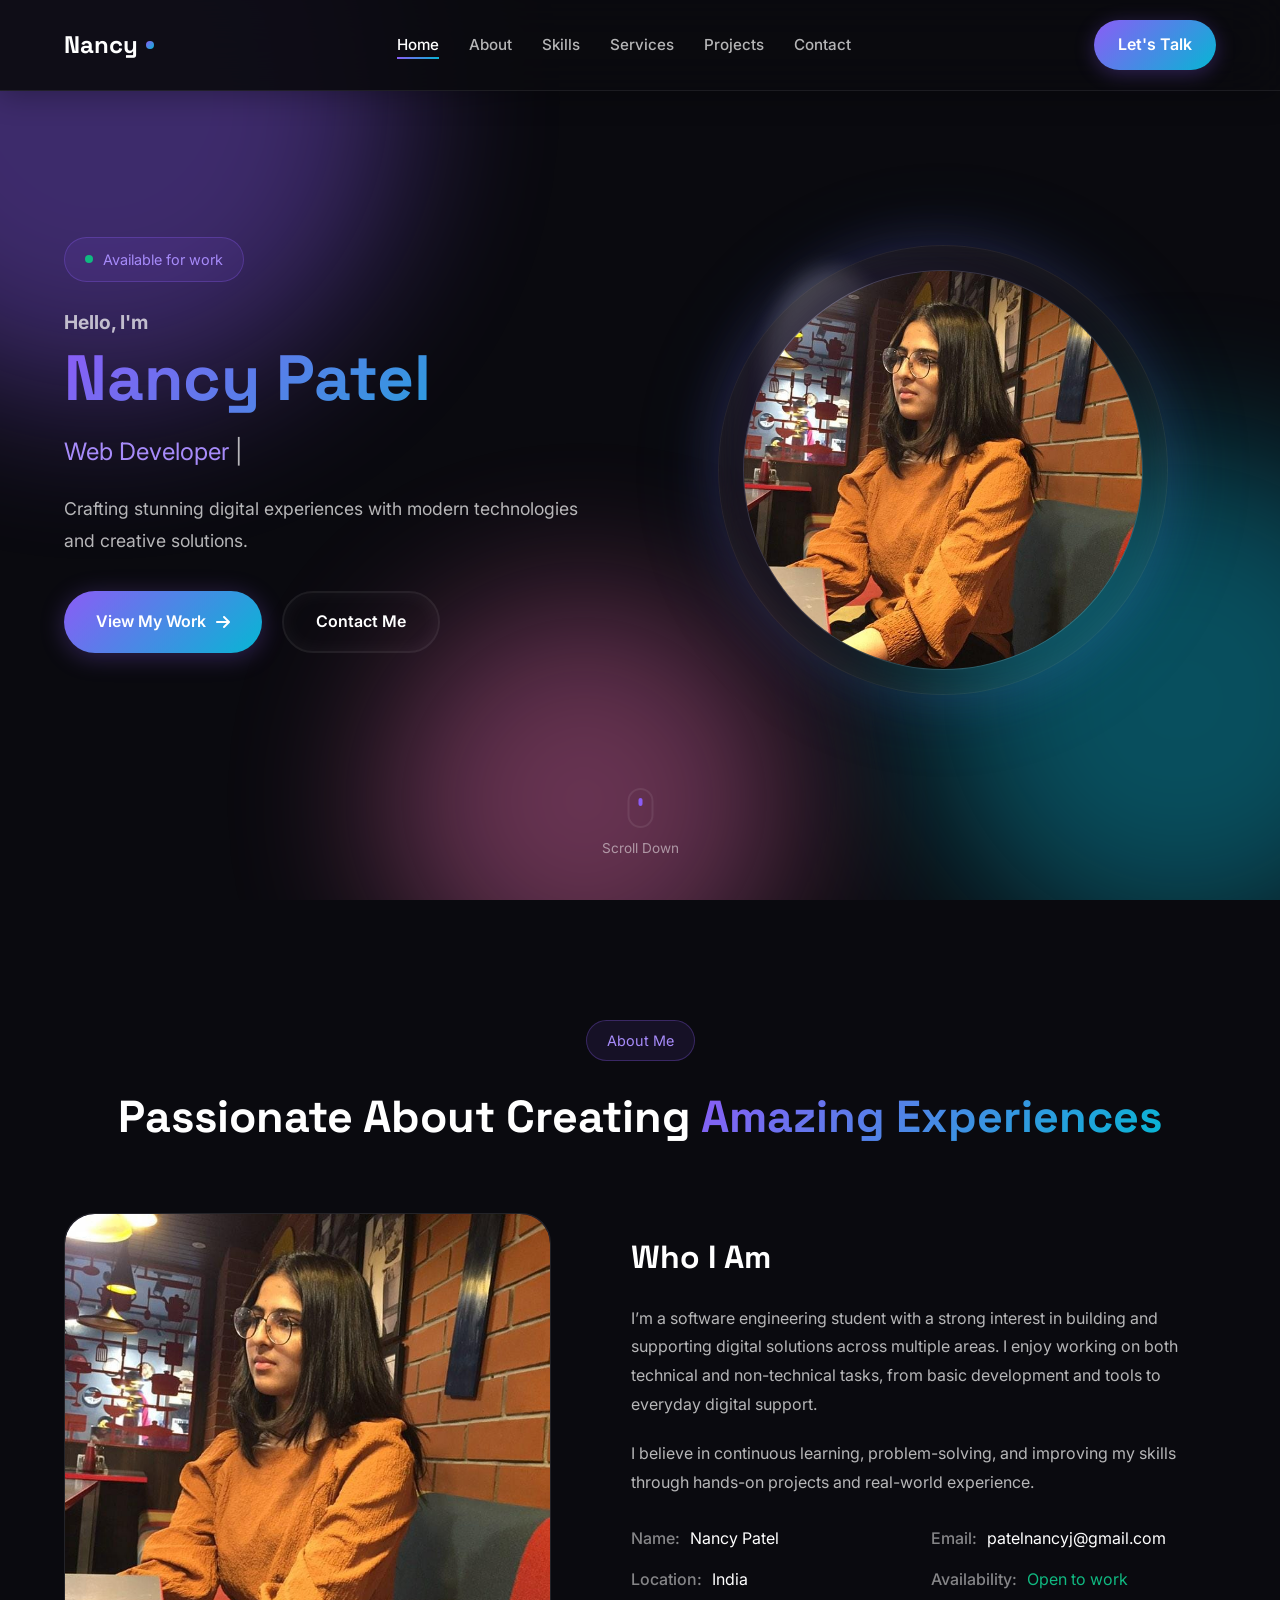
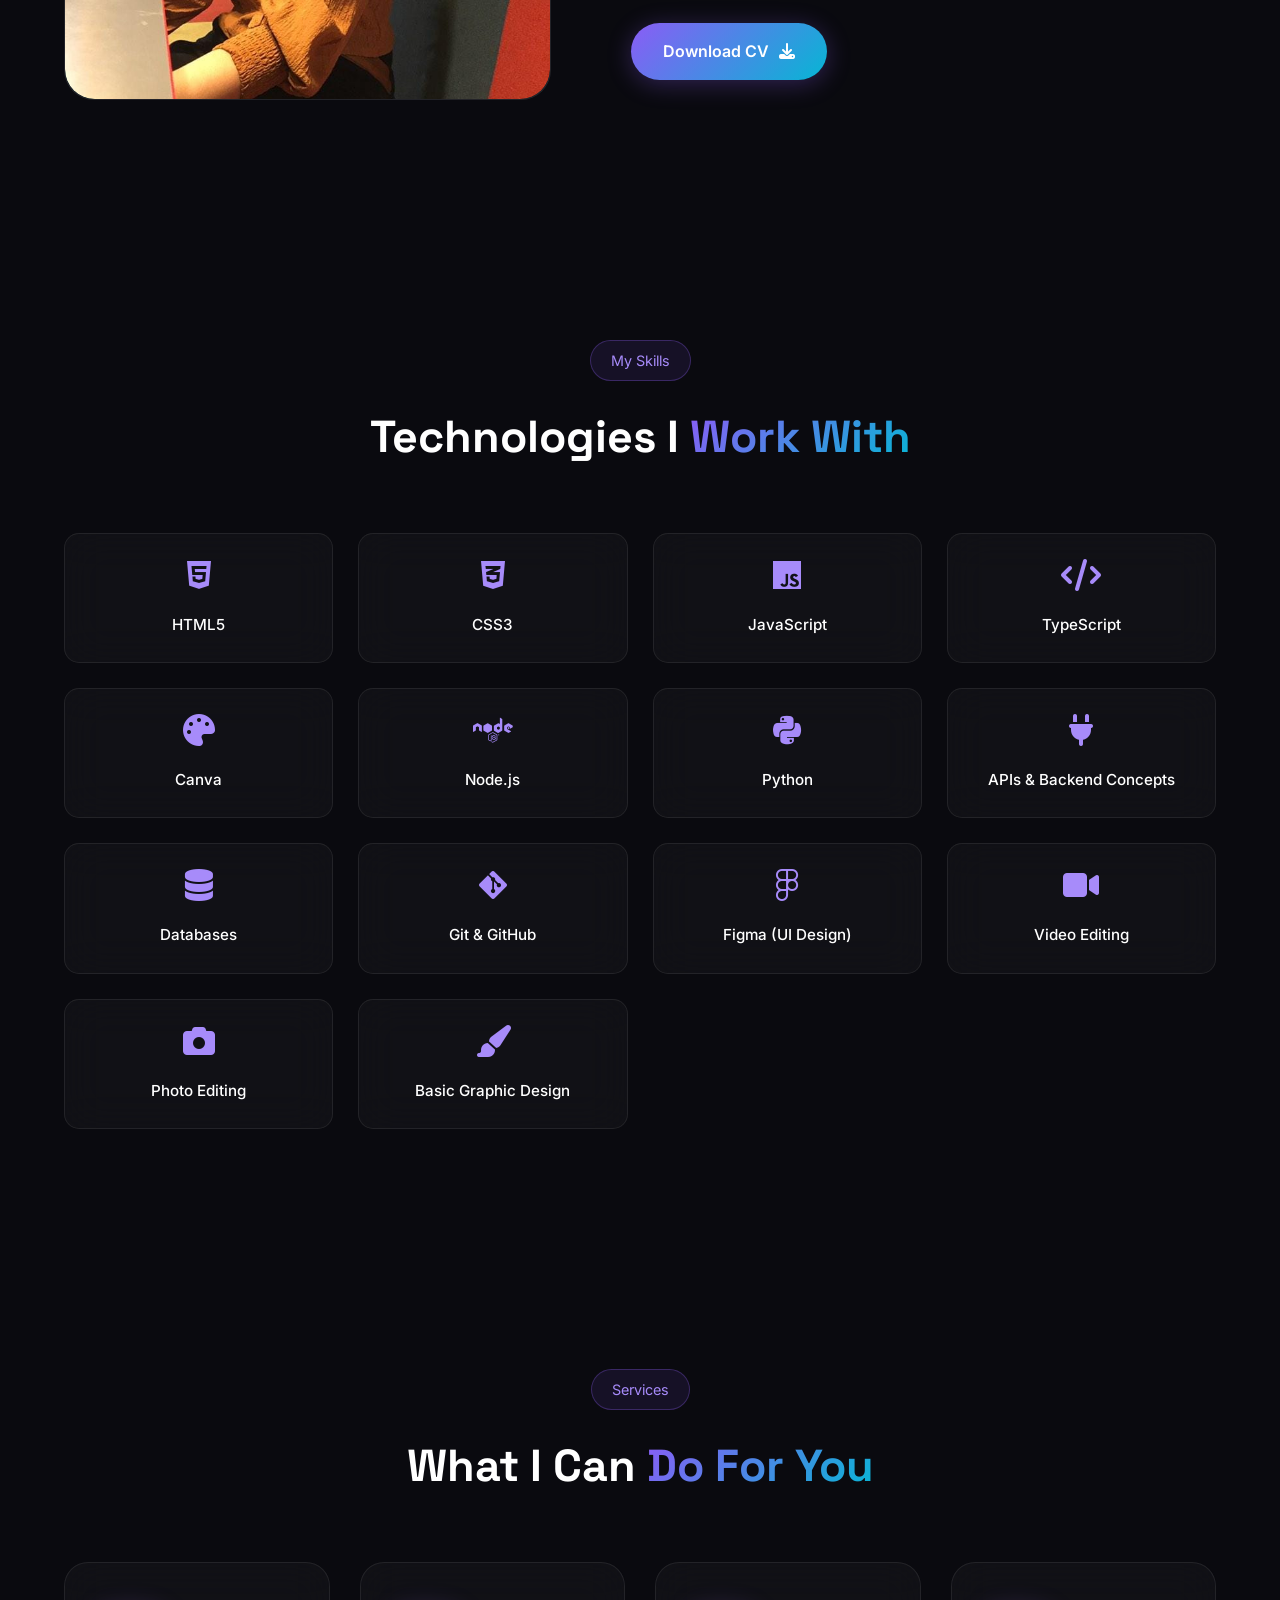
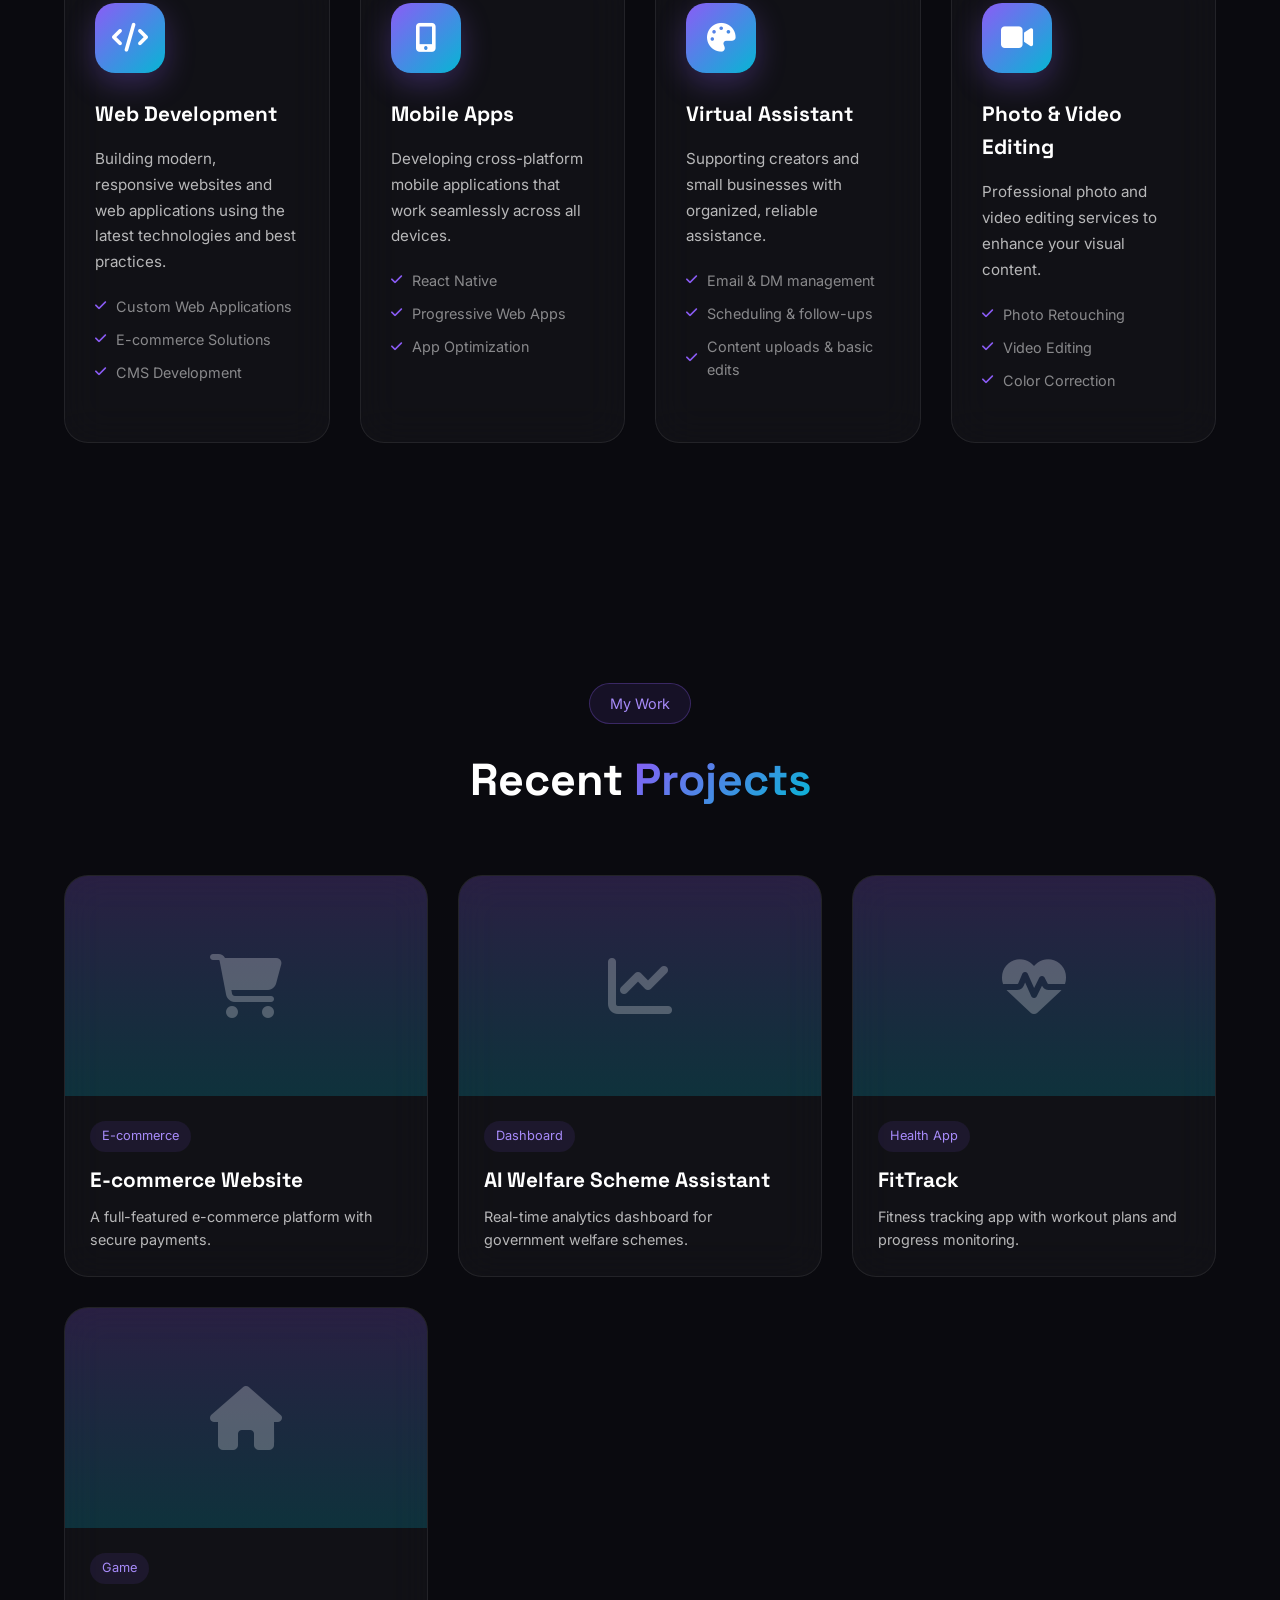
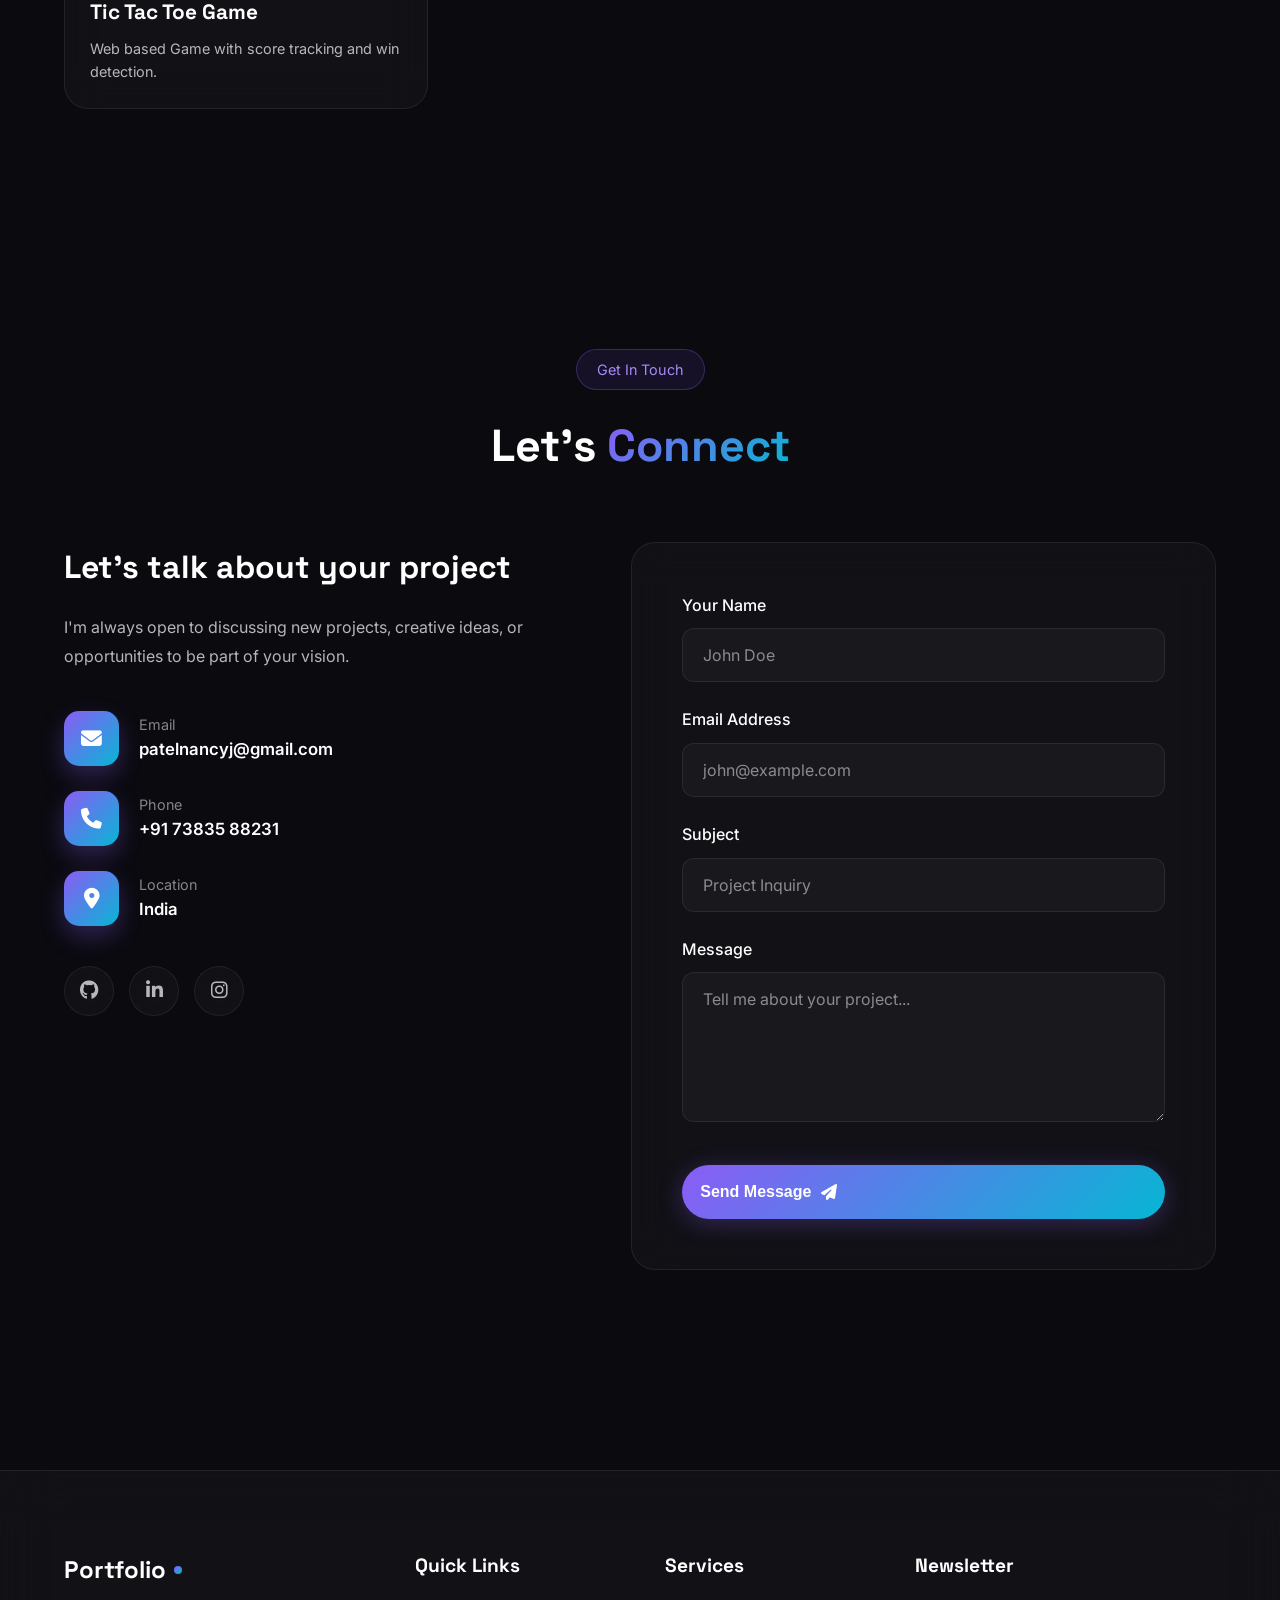
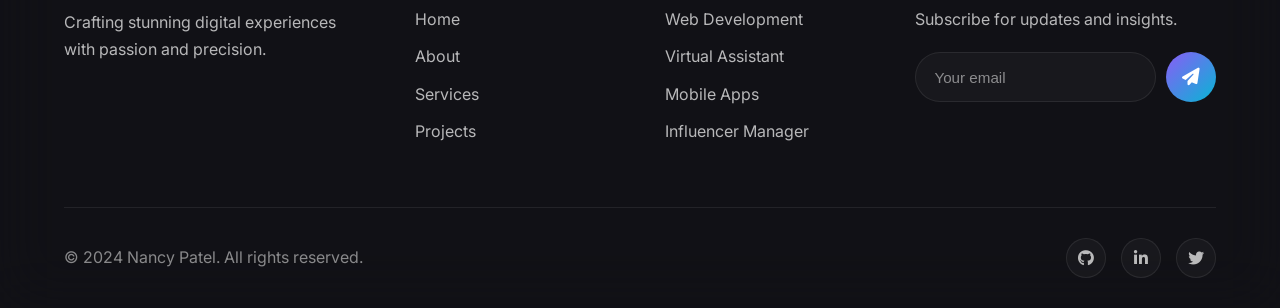
==== commit abdd5979: "title changed" ====
--- a/index.html
+++ b/index.html
@@ -3,7 +3,7 @@
 <head>
     <meta charset="UTF-8">
     <meta name="viewport" content="width=device-width, initial-scale=1.0">
-    <title>Portfolio - Glassmorphism Design</title>
+    <title>Portfolio - Nancy Patel</title>
     <link rel="stylesheet" href="styles.css">
     <link href="https://fonts.googleapis.com/css2?family=Inter:wght@300;400;500;600;700&family=Space+Grotesk:wght@400;500;600;700&display=swap" rel="stylesheet">
     <link rel="stylesheet" href="https://cdnjs.cloudflare.com/ajax/libs/font-awesome/6.4.0/css/all.min.css">
@@ -513,3 +513,4 @@
     <script src="script.js"></script>
 </body>
 </html>
+
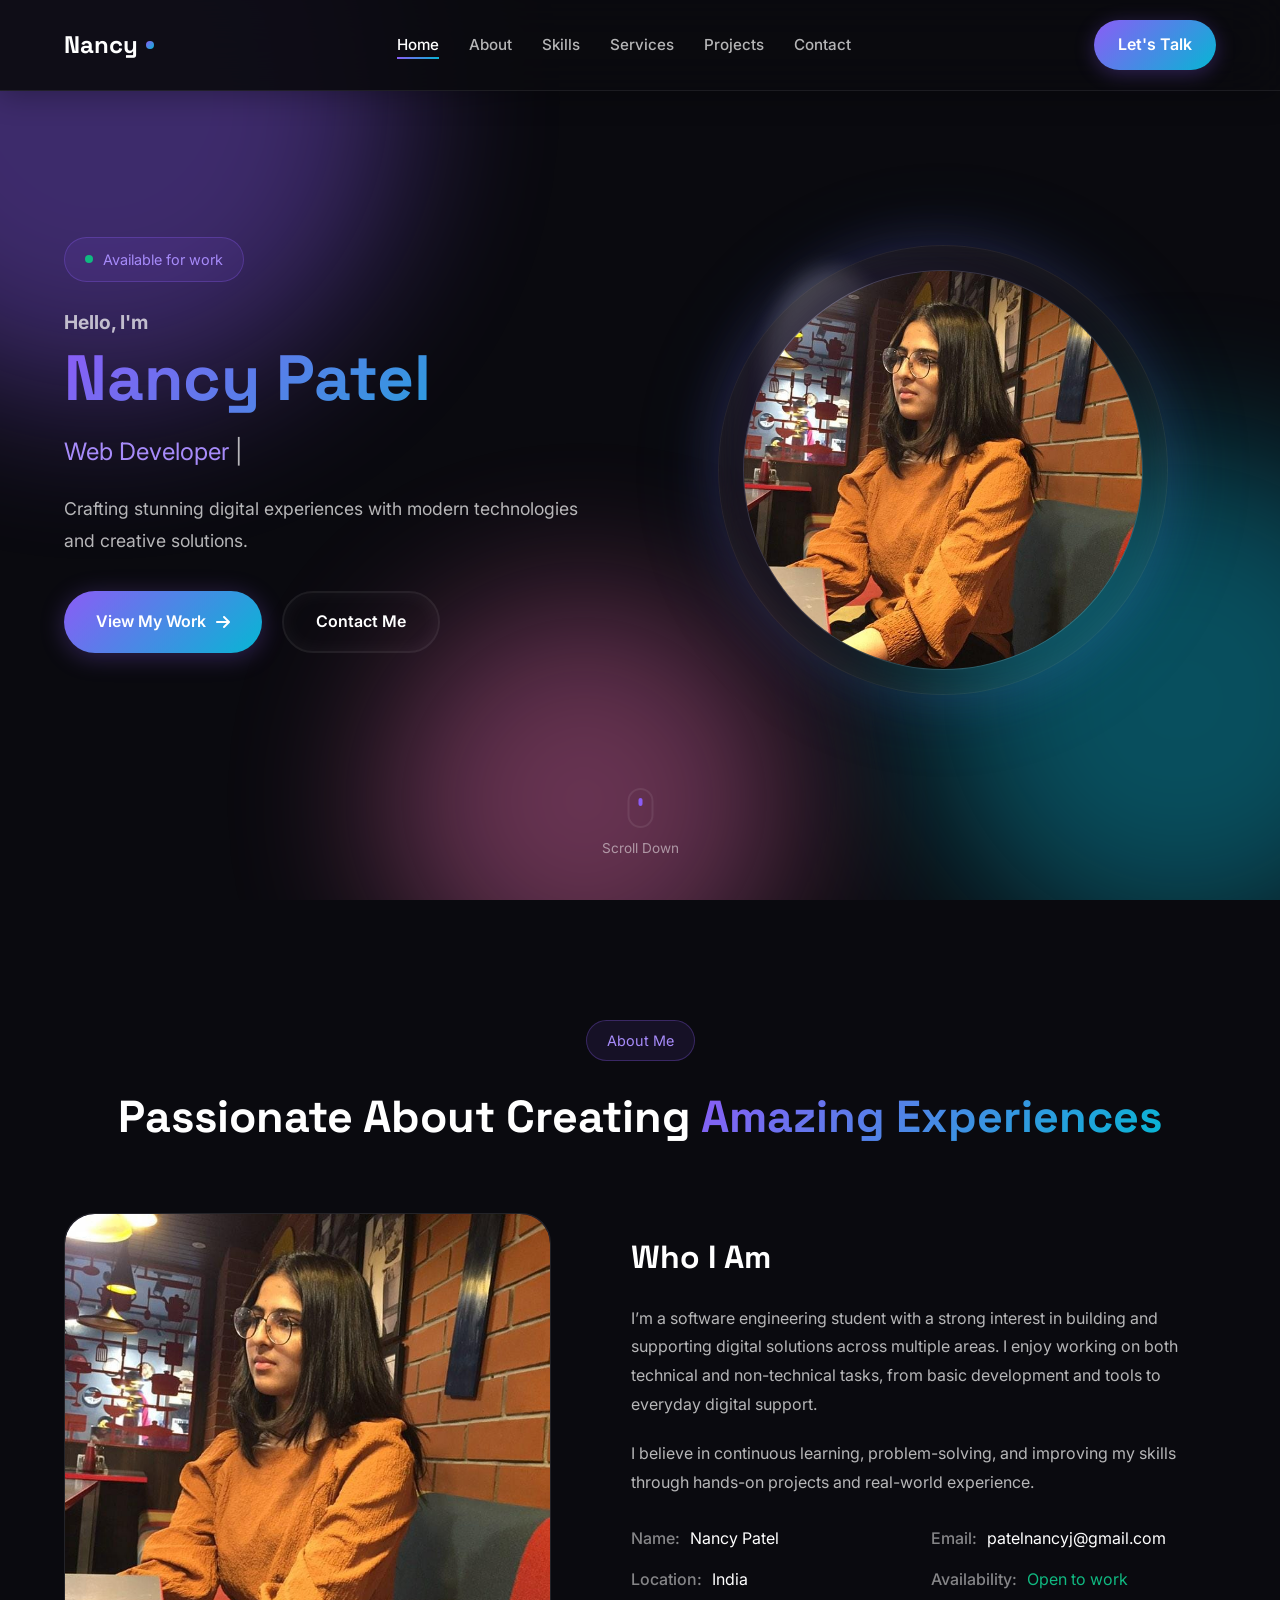
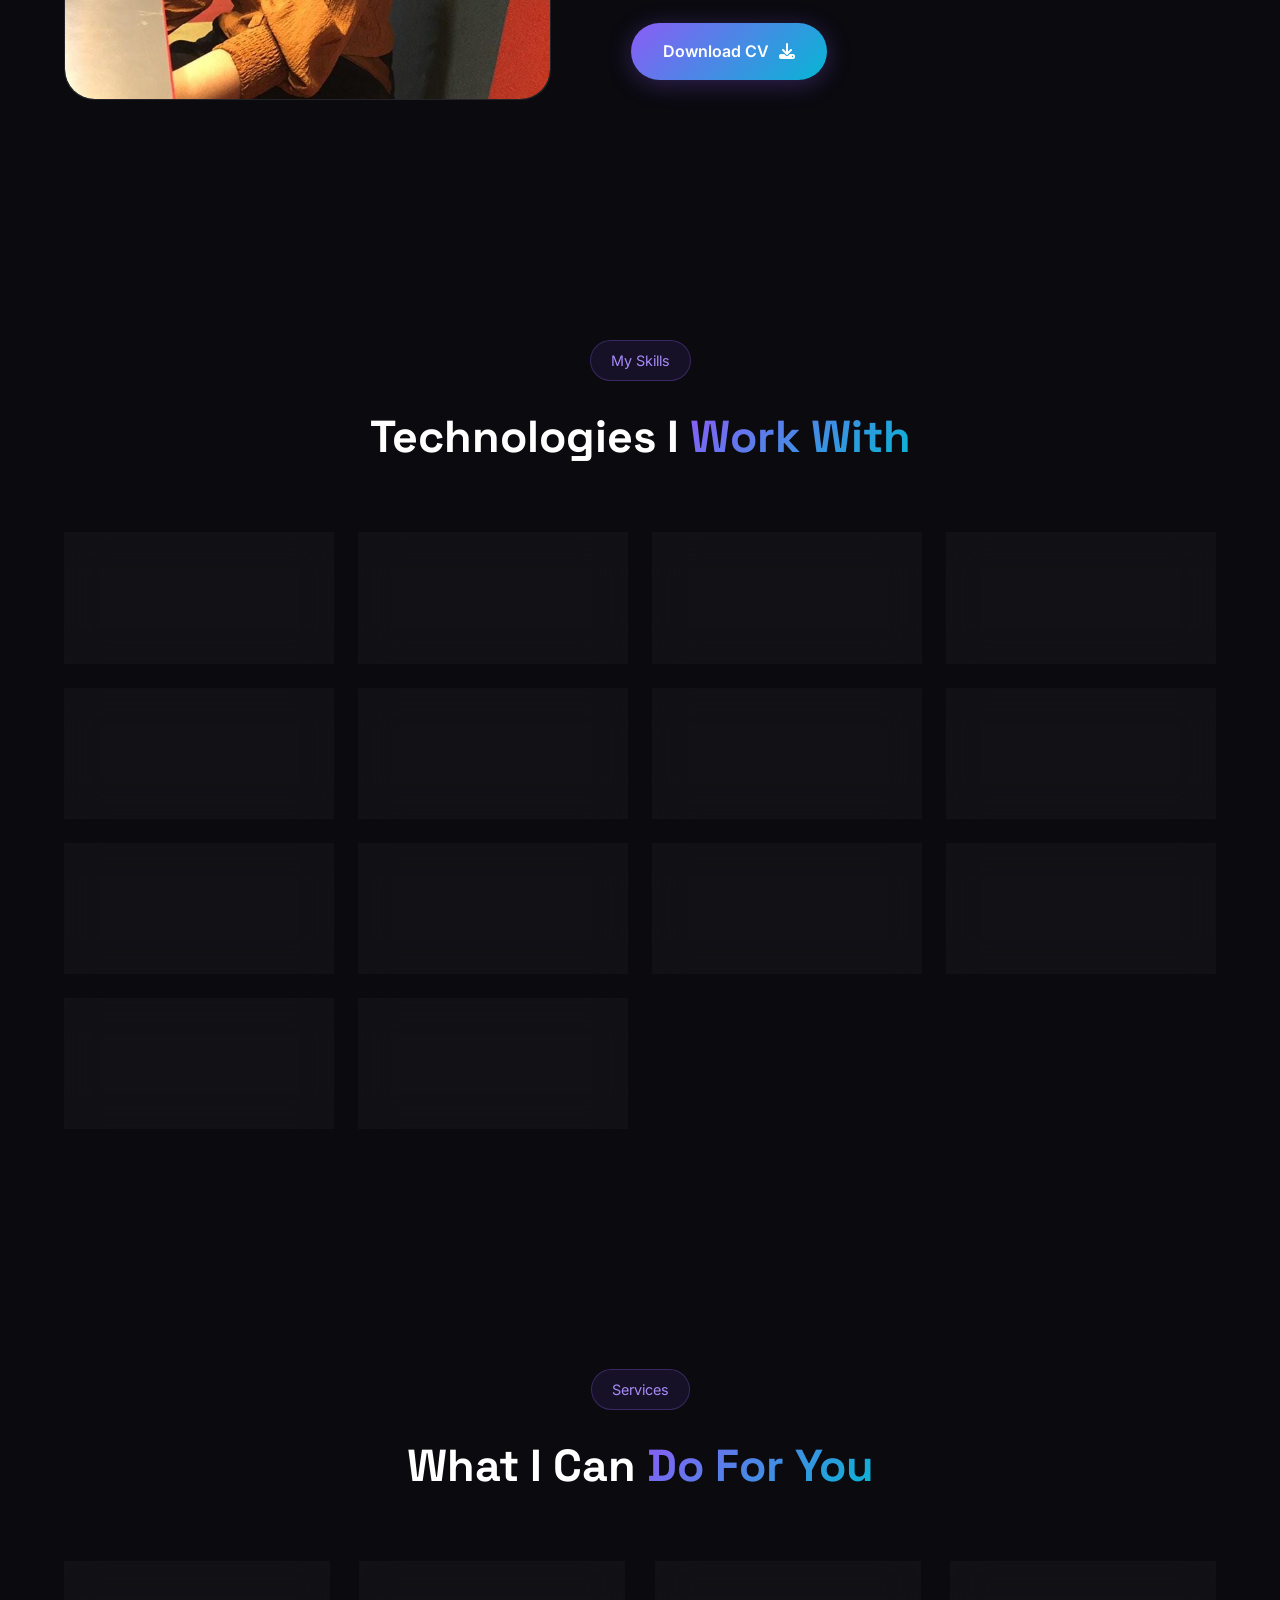
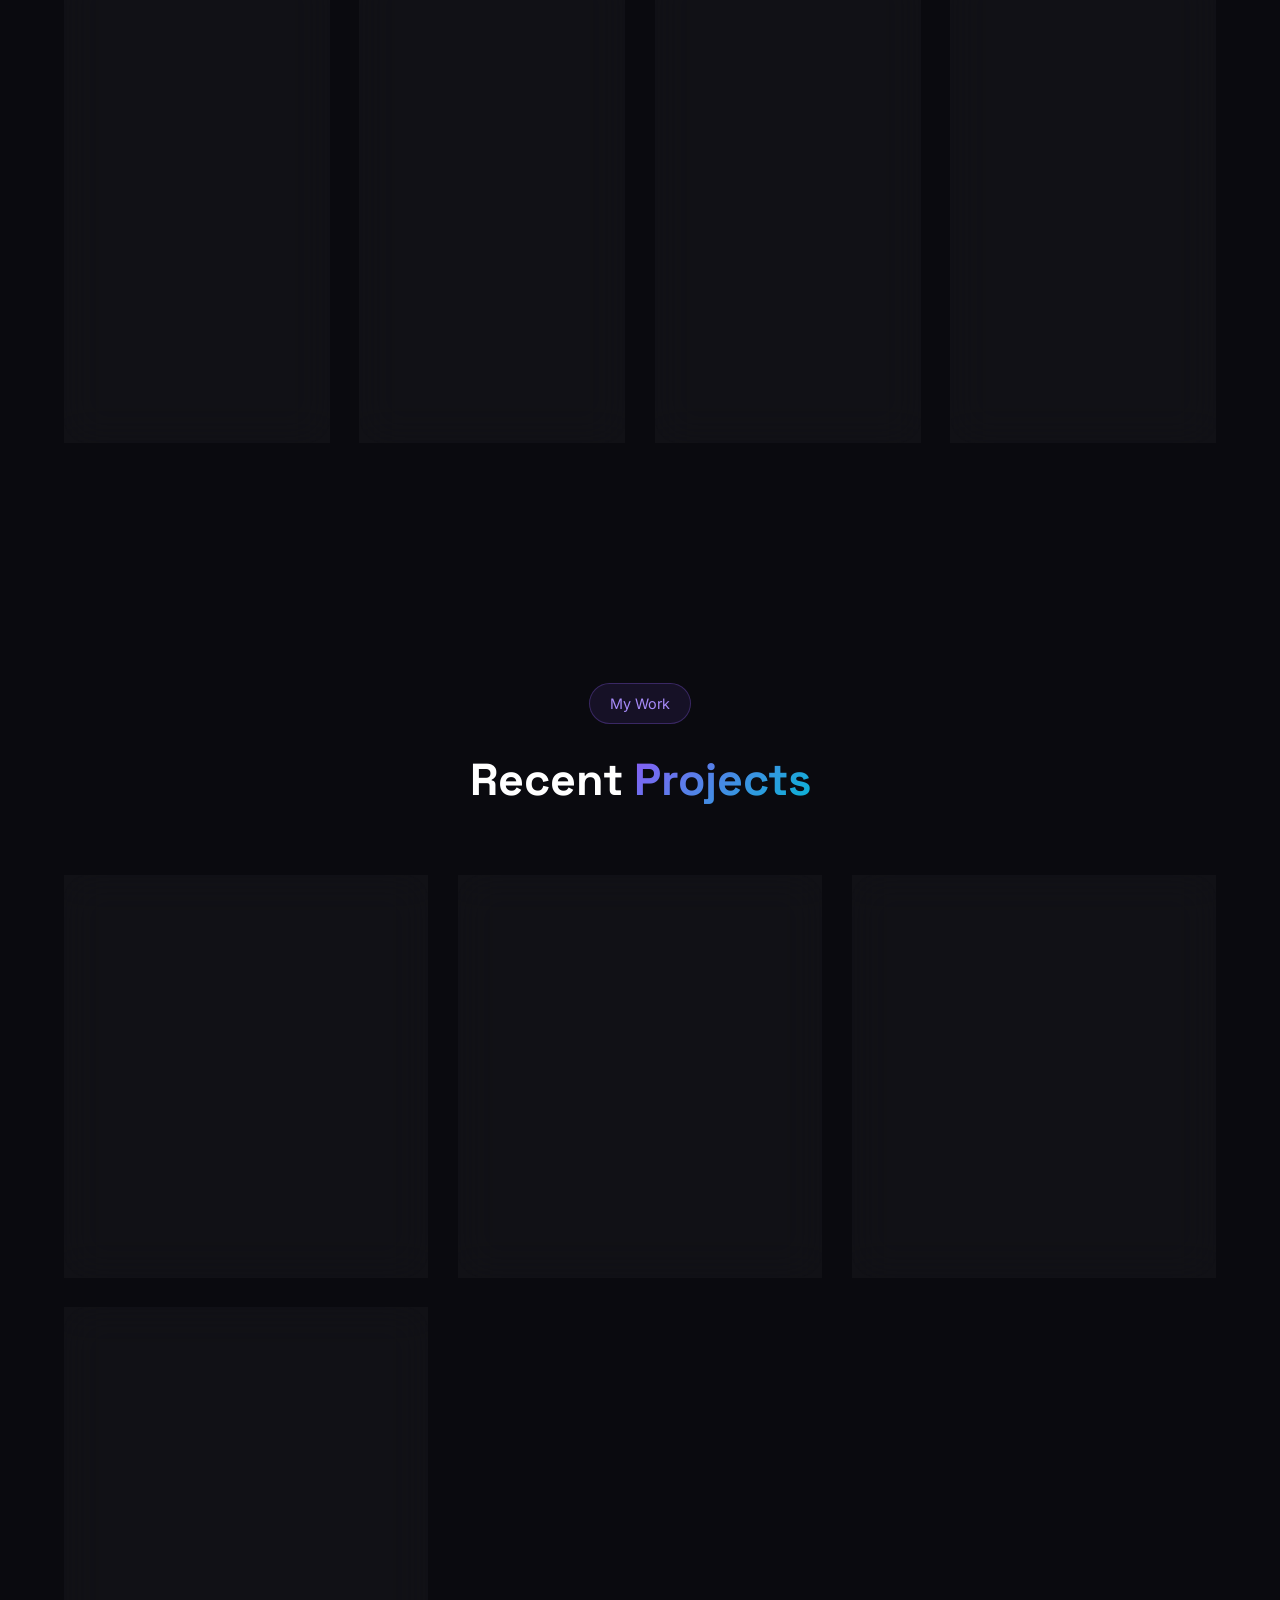
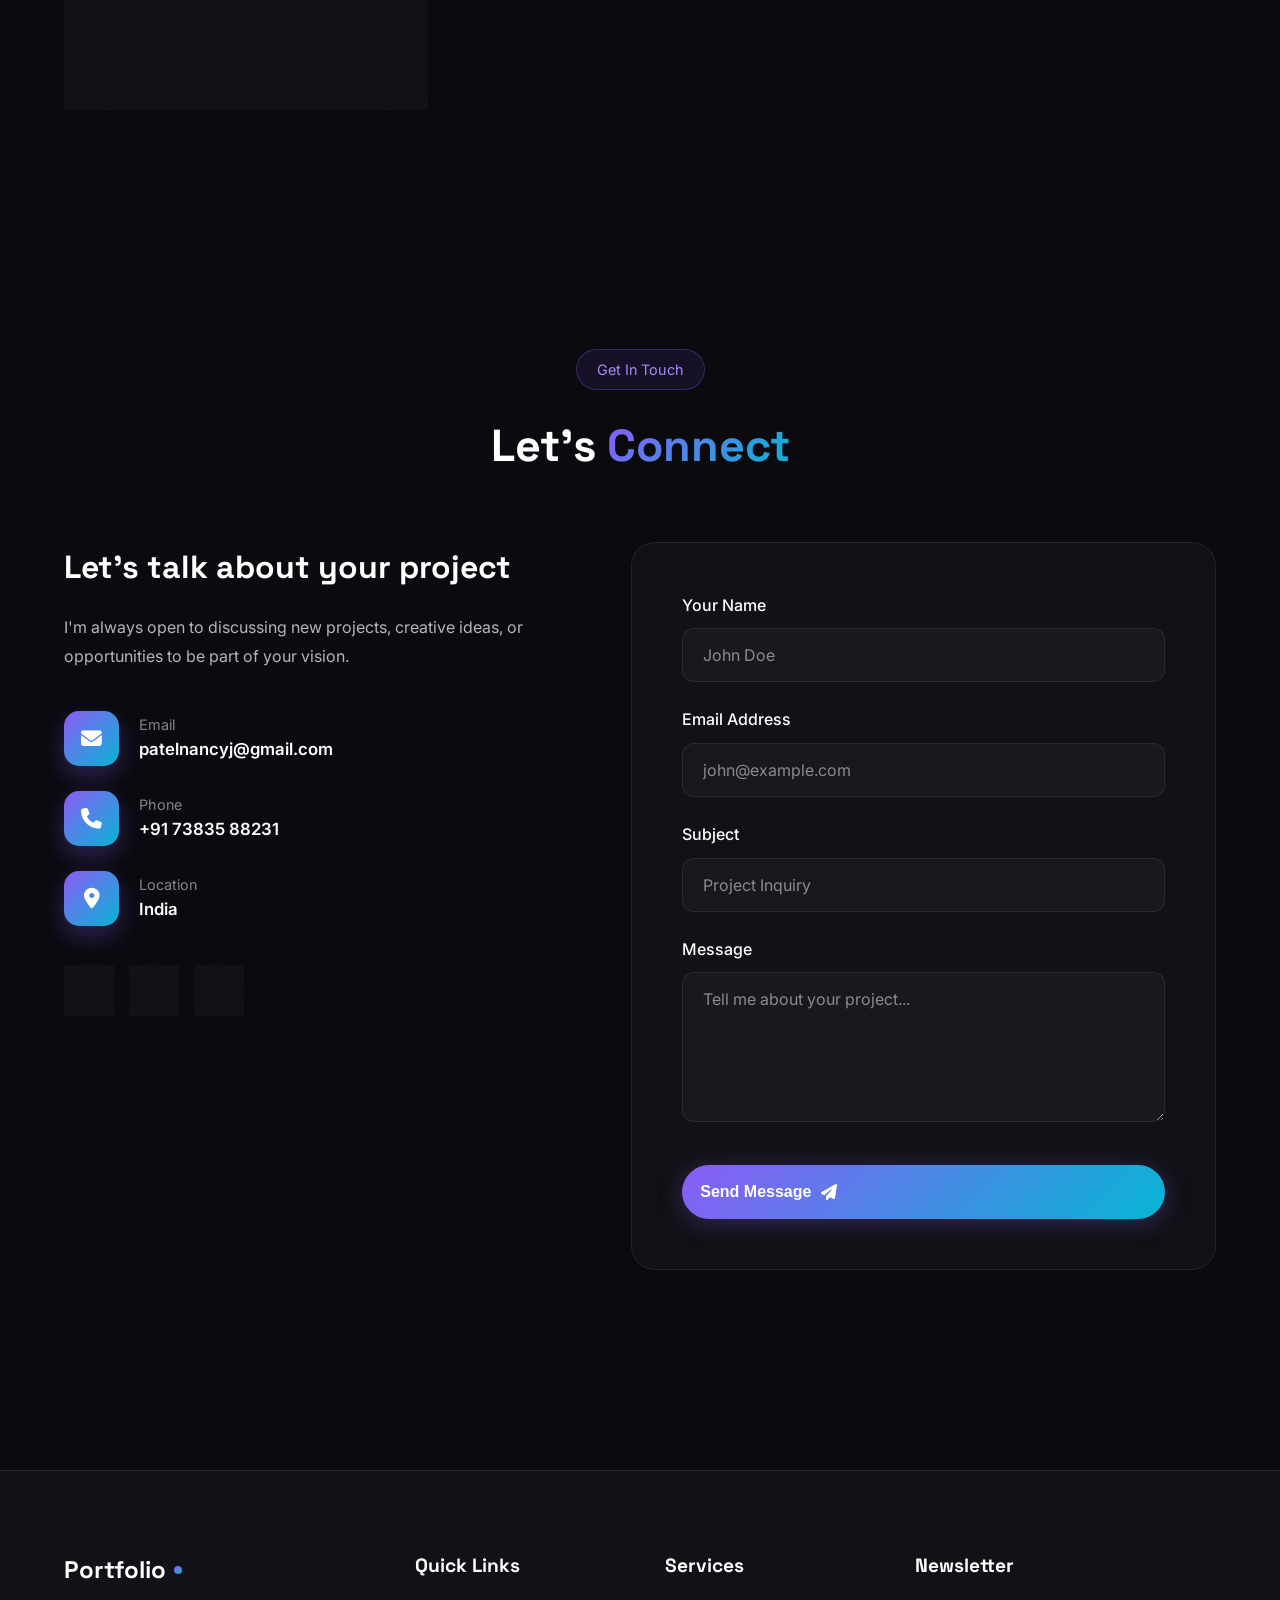
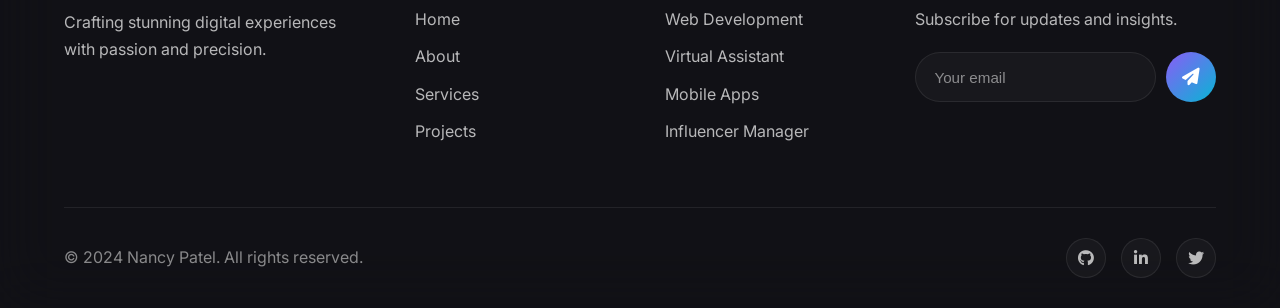
==== commit e0a0389c: "new message feature added" ====
--- a/index.html
+++ b/index.html
@@ -3,7 +3,7 @@
 <head>
     <meta charset="UTF-8">
     <meta name="viewport" content="width=device-width, initial-scale=1.0">
-    <title>Portfolio - Nancy Patel</title>
+    <title>Portfolio - Glassmorphism Design</title>
     <link rel="stylesheet" href="styles.css">
     <link href="https://fonts.googleapis.com/css2?family=Inter:wght@300;400;500;600;700&family=Space+Grotesk:wght@400;500;600;700&display=swap" rel="stylesheet">
     <link rel="stylesheet" href="https://cdnjs.cloudflare.com/ajax/libs/font-awesome/6.4.0/css/all.min.css">
@@ -432,7 +432,7 @@
                     </div>
                 </div>
                 <div class="contact-form-wrapper scroll-reveal">
-                    <form class="glass-form" id="contactForm">
+                    <form class="glass-form" id="contactForm" action="https://formspree.io/f/FORMSPREE_FORM_ID" method="POST">
                         <div class="form-group">
                             <label for="name">Your Name</label>
                             <input type="text" id="name" name="name" placeholder="John Doe" required>
@@ -512,5 +512,4 @@
 
     <script src="script.js"></script>
 </body>
-</html>
-
+</html>
